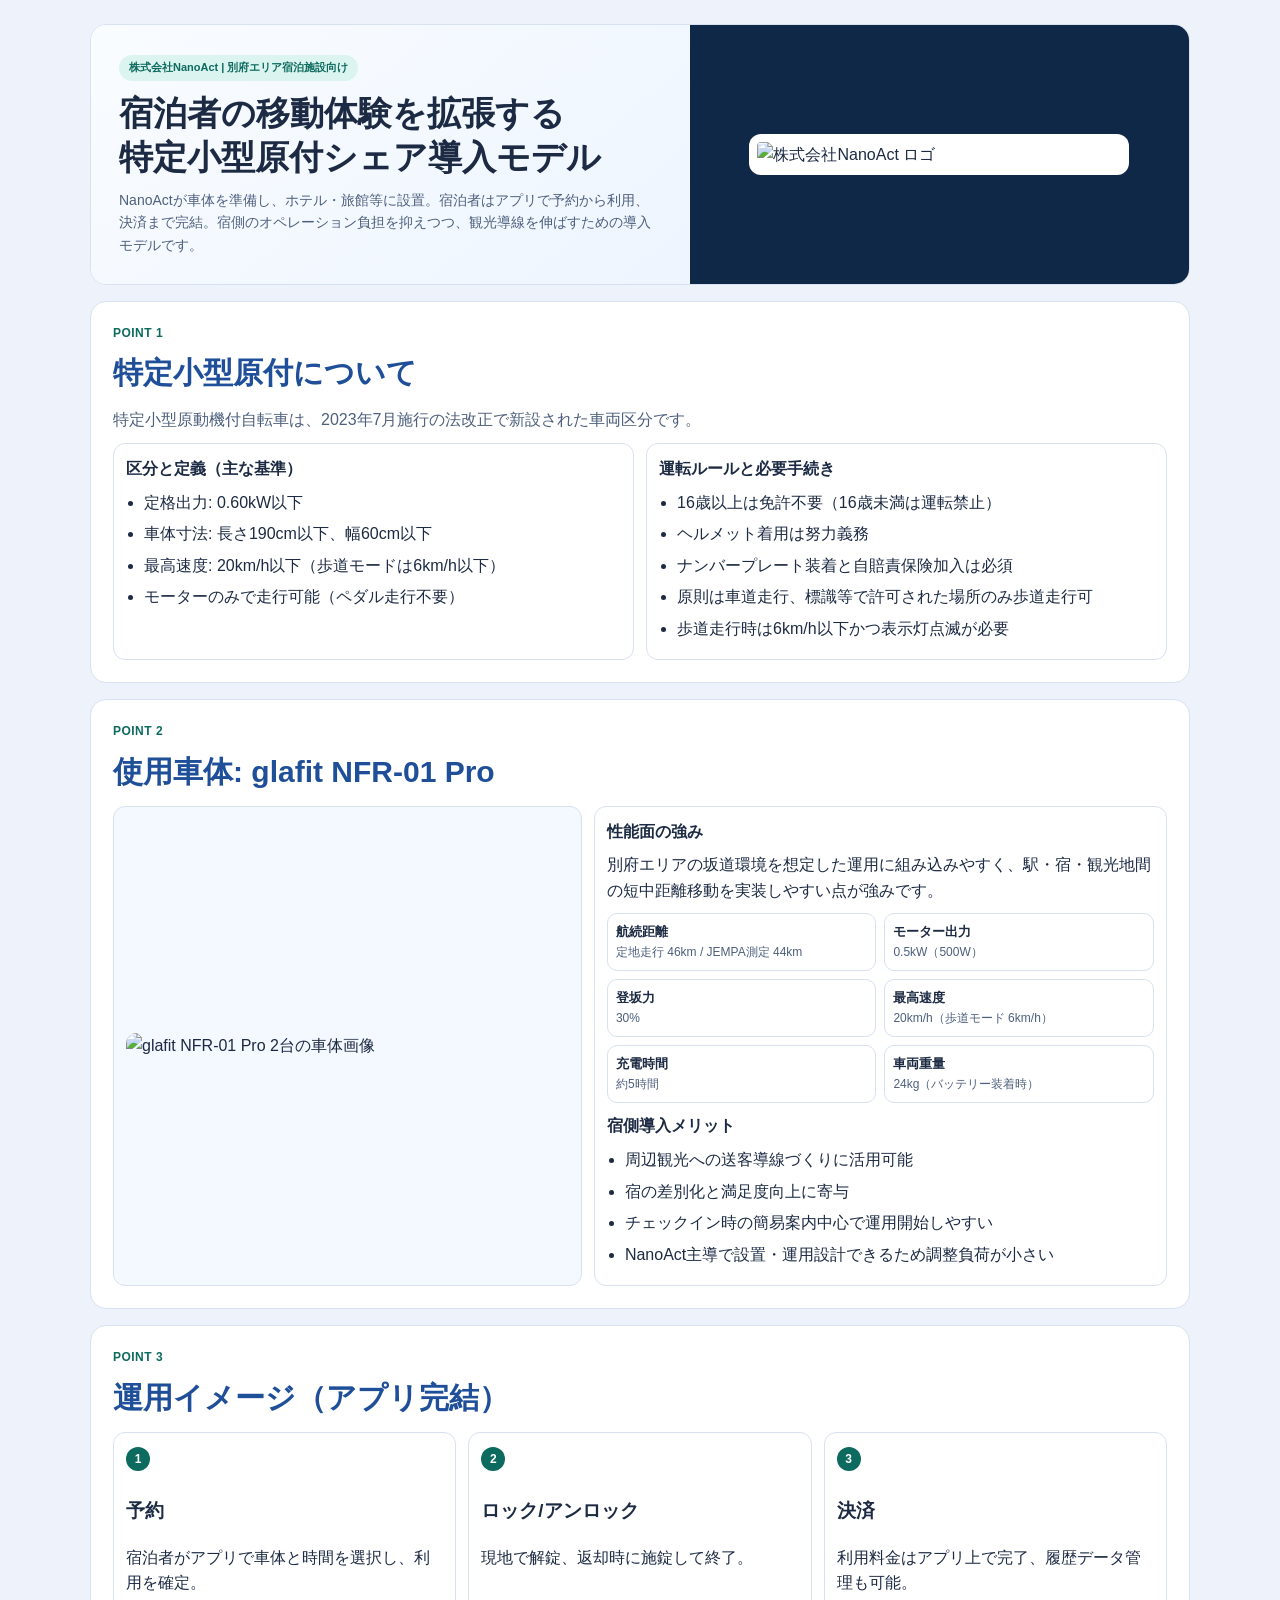
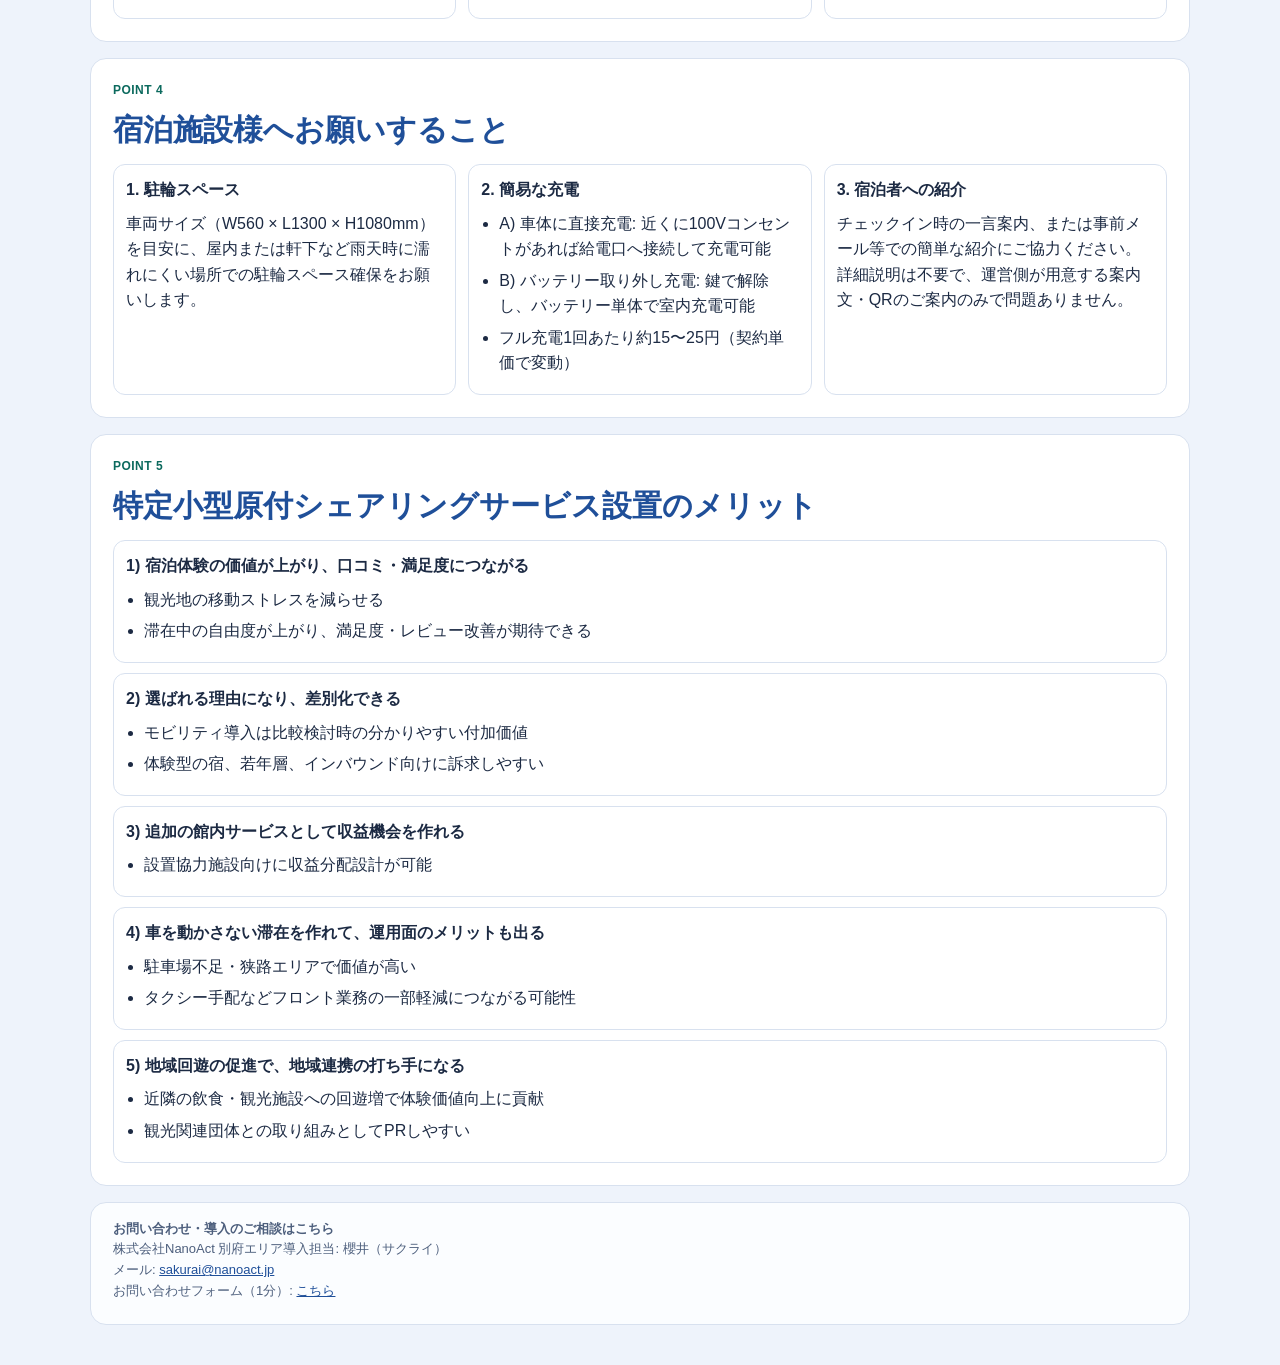
==== index.html @ 9bf580b0 "Add HUV landing page" ====
<!doctype html>
<html lang="ja">
<head>
  <meta charset="utf-8" />
  <meta name="viewport" content="width=device-width, initial-scale=1" />
  <title>NanoAct | 別府向け特定小型原付シェア導入案内</title>
  <style>
    :root {
      --bg: #eef3fb;
      --card: #ffffff;
      --line: #d8e1ef;
      --text: #1c2a43;
      --muted: #4d5f7d;
      --brand: #0c6a5e;
      --accent: #1f4f99;
    }
    * { box-sizing: border-box; }
    body {
      margin: 0;
      background: radial-gradient(900px 300px at 90% -10%, #d8f2ed 0%, transparent 70%), var(--bg);
      color: var(--text);
      font-family: "Hiragino Sans", "Yu Gothic", "Noto Sans JP", sans-serif;
      line-height: 1.6;
    }
    .wrap {
      width: min(1100px, 94vw);
      margin: 24px auto 40px;
      display: grid;
      gap: 16px;
    }
    .panel {
      background: var(--card);
      border: 1px solid var(--line);
      border-radius: 16px;
      overflow: hidden;
    }
    .hero {
      display: grid;
      grid-template-columns: 1.2fr 1fr;
    }
    .hero-copy {
      padding: 28px;
      background: linear-gradient(140deg, #f9fcff 0%, #eef5ff 100%);
    }
    .badge {
      display: inline-block;
      padding: 4px 10px;
      border-radius: 999px;
      background: #dbf4ef;
      color: var(--brand);
      font-size: 11px;
      font-weight: 700;
      margin-bottom: 10px;
    }
    h1 {
      margin: 0 0 10px;
      font-size: clamp(24px, 3.3vw, 34px);
      line-height: 1.3;
    }
    .hero-copy p { margin: 0; color: var(--muted); font-size: 14px; }
    .hero-logo {
      background: #102847;
      display: grid;
      place-items: center;
      padding: 20px;
    }
    .hero-logo img {
      width: min(100%, 380px);
      background: #fff;
      border-radius: 12px;
      padding: 8px;
    }
    .section { padding: 22px; }
    .kicker {
      margin: 0 0 6px;
      color: var(--brand);
      font-size: 12px;
      font-weight: 700;
      letter-spacing: 0.04em;
    }
    h2 {
      margin: 0 0 10px;
      font-size: 30px;
      color: var(--accent);
    }
    p { margin: 0 0 10px; }
    .grid2, .grid3 {
      display: grid;
      gap: 12px;
    }
    .grid2 { grid-template-columns: repeat(2, minmax(0, 1fr)); }
    .grid3 { grid-template-columns: repeat(3, minmax(0, 1fr)); }
    .card {
      border: 1px solid var(--line);
      border-radius: 12px;
      padding: 12px;
      background: #fff;
    }
    .card h3 { margin: 0 0 8px; font-size: 16px; }
    .muted { color: var(--muted); }
    .list { margin: 0; padding-left: 18px; }
    .list li { margin: 0 0 6px; }
    .feature {
      display: grid;
      grid-template-columns: 0.9fr 1.1fr;
      gap: 12px;
    }
    .image-box {
      border: 1px solid var(--line);
      border-radius: 12px;
      background: #f4f8ff;
      display: grid;
      place-items: center;
      padding: 12px;
      min-height: 320px;
    }
    .image-box img {
      width: 100%;
      max-width: 460px;
      height: auto;
      object-fit: contain;
      border-radius: 10px;
    }
    .specs {
      display: grid;
      grid-template-columns: repeat(2, minmax(0, 1fr));
      gap: 8px;
      margin: 10px 0;
    }
    .spec {
      border: 1px solid var(--line);
      border-radius: 10px;
      padding: 8px;
      background: #fff;
      font-size: 12px;
      color: var(--muted);
    }
    .spec strong { display: block; color: var(--text); font-size: 13px; }
    .steps { display: grid; grid-template-columns: repeat(3, minmax(0, 1fr)); gap: 12px; }
    .step {
      border: 1px solid var(--line);
      border-radius: 12px;
      padding: 12px;
      background: #fff;
    }
    .num {
      width: 24px; height: 24px; border-radius: 50%;
      display: inline-grid; place-items: center;
      color: #fff; background: var(--brand); font-size: 12px; font-weight: 700;
      margin-bottom: 6px;
    }
    .benefit-list { display: grid; gap: 10px; }
    .benefit-item {
      border: 1px solid var(--line);
      border-radius: 12px;
      padding: 12px;
      background: #fff;
    }
    .benefit-item h3 { margin: 0 0 8px; font-size: 16px; }
    .footer {
      padding: 16px 22px 22px;
      border-top: 1px solid var(--line);
      color: var(--muted);
      font-size: 13px;
      background: #fbfdff;
    }
    .footer a { color: var(--accent); }
    @media (max-width: 920px) {
      .hero, .grid2, .grid3, .feature, .steps, .specs { grid-template-columns: 1fr; }
    }
  </style>
</head>
<body>
  <main class="wrap">
    <section class="panel hero">
      <div class="hero-copy">
        <span class="badge">株式会社NanoAct | 別府エリア宿泊施設向け</span>
        <h1>宿泊者の移動体験を拡張する<br>特定小型原付シェア導入モデル</h1>
        <p>NanoActが車体を準備し、ホテル・旅館等に設置。宿泊者はアプリで予約から利用、決済まで完結。宿側のオペレーション負担を抑えつつ、観光導線を伸ばすための導入モデルです。</p>
      </div>
      <div class="hero-logo">
        <img src="./images/nanoact-logo.jpg" alt="株式会社NanoAct ロゴ" />
      </div>
    </section>

    <section class="panel section">
      <p class="kicker">POINT 1</p>
      <h2>特定小型原付について</h2>
      <p class="muted">特定小型原動機付自転車は、2023年7月施行の法改正で新設された車両区分です。</p>
      <div class="grid2">
        <article class="card">
          <h3>区分と定義（主な基準）</h3>
          <ul class="list">
            <li>定格出力: 0.60kW以下</li>
            <li>車体寸法: 長さ190cm以下、幅60cm以下</li>
            <li>最高速度: 20km/h以下（歩道モードは6km/h以下）</li>
            <li>モーターのみで走行可能（ペダル走行不要）</li>
          </ul>
        </article>
        <article class="card">
          <h3>運転ルールと必要手続き</h3>
          <ul class="list">
            <li>16歳以上は免許不要（16歳未満は運転禁止）</li>
            <li>ヘルメット着用は努力義務</li>
            <li>ナンバープレート装着と自賠責保険加入は必須</li>
            <li>原則は車道走行、標識等で許可された場所のみ歩道走行可</li>
            <li>歩道走行時は6km/h以下かつ表示灯点滅が必要</li>
          </ul>
        </article>
      </div>
    </section>

    <section class="panel section">
      <p class="kicker">POINT 2</p>
      <h2>使用車体: glafit NFR-01 Pro</h2>
      <div class="feature">
        <div class="image-box">
          <img src="./images/glafit-bikes.png" alt="glafit NFR-01 Pro 2台の車体画像" />
        </div>
        <div class="card">
          <h3>性能面の強み</h3>
          <p>別府エリアの坂道環境を想定した運用に組み込みやすく、駅・宿・観光地間の短中距離移動を実装しやすい点が強みです。</p>
          <div class="specs">
            <div class="spec"><strong>航続距離</strong>定地走行 46km / JEMPA測定 44km</div>
            <div class="spec"><strong>モーター出力</strong>0.5kW（500W）</div>
            <div class="spec"><strong>登坂力</strong>30%</div>
            <div class="spec"><strong>最高速度</strong>20km/h（歩道モード 6km/h）</div>
            <div class="spec"><strong>充電時間</strong>約5時間</div>
            <div class="spec"><strong>車両重量</strong>24kg（バッテリー装着時）</div>
          </div>
          <h3>宿側導入メリット</h3>
          <ul class="list">
            <li>周辺観光への送客導線づくりに活用可能</li>
            <li>宿の差別化と満足度向上に寄与</li>
            <li>チェックイン時の簡易案内中心で運用開始しやすい</li>
            <li>NanoAct主導で設置・運用設計できるため調整負荷が小さい</li>
          </ul>
        </div>
      </div>
    </section>

    <section class="panel section">
      <p class="kicker">POINT 3</p>
      <h2>運用イメージ（アプリ完結）</h2>
      <div class="steps">
        <article class="step"><span class="num">1</span><h3>予約</h3><p>宿泊者がアプリで車体と時間を選択し、利用を確定。</p></article>
        <article class="step"><span class="num">2</span><h3>ロック/アンロック</h3><p>現地で解錠、返却時に施錠して終了。</p></article>
        <article class="step"><span class="num">3</span><h3>決済</h3><p>利用料金はアプリ上で完了、履歴データ管理も可能。</p></article>
      </div>
    </section>

    <section class="panel section">
      <p class="kicker">POINT 4</p>
      <h2>宿泊施設様へお願いすること</h2>
      <div class="grid3">
        <article class="card">
          <h3>1. 駐輪スペース</h3>
          <p>車両サイズ（W560 × L1300 × H1080mm）を目安に、屋内または軒下など雨天時に濡れにくい場所での駐輪スペース確保をお願いします。</p>
        </article>
        <article class="card">
          <h3>2. 簡易な充電</h3>
          <ul class="list">
            <li>A) 車体に直接充電: 近くに100Vコンセントがあれば給電口へ接続して充電可能</li>
            <li>B) バッテリー取り外し充電: 鍵で解除し、バッテリー単体で室内充電可能</li>
            <li>フル充電1回あたり約15〜25円（契約単価で変動）</li>
          </ul>
        </article>
        <article class="card">
          <h3>3. 宿泊者への紹介</h3>
          <p>チェックイン時の一言案内、または事前メール等での簡単な紹介にご協力ください。詳細説明は不要で、運営側が用意する案内文・QRのご案内のみで問題ありません。</p>
        </article>
      </div>
    </section>

    <section class="panel section">
      <p class="kicker">POINT 5</p>
      <h2>特定小型原付シェアリングサービス設置のメリット</h2>
      <div class="benefit-list">
        <article class="benefit-item">
          <h3>1) 宿泊体験の価値が上がり、口コミ・満足度につながる</h3>
          <ul class="list">
            <li>観光地の移動ストレスを減らせる</li>
            <li>滞在中の自由度が上がり、満足度・レビュー改善が期待できる</li>
          </ul>
        </article>
        <article class="benefit-item">
          <h3>2) 選ばれる理由になり、差別化できる</h3>
          <ul class="list">
            <li>モビリティ導入は比較検討時の分かりやすい付加価値</li>
            <li>体験型の宿、若年層、インバウンド向けに訴求しやすい</li>
          </ul>
        </article>
        <article class="benefit-item">
          <h3>3) 追加の館内サービスとして収益機会を作れる</h3>
          <ul class="list"><li>設置協力施設向けに収益分配設計が可能</li></ul>
        </article>
        <article class="benefit-item">
          <h3>4) 車を動かさない滞在を作れて、運用面のメリットも出る</h3>
          <ul class="list">
            <li>駐車場不足・狭路エリアで価値が高い</li>
            <li>タクシー手配などフロント業務の一部軽減につながる可能性</li>
          </ul>
        </article>
        <article class="benefit-item">
          <h3>5) 地域回遊の促進で、地域連携の打ち手になる</h3>
          <ul class="list">
            <li>近隣の飲食・観光施設への回遊増で体験価値向上に貢献</li>
            <li>観光関連団体との取り組みとしてPRしやすい</li>
          </ul>
        </article>
      </div>
    </section>

    <section class="panel footer">
      <strong>お問い合わせ・導入のご相談はこちら</strong><br>
      株式会社NanoAct 別府エリア導入担当: 櫻井（サクライ）<br>
      メール: <a href="mailto:sakurai@nanoact.jp">sakurai@nanoact.jp</a><br>
      お問い合わせフォーム（1分）:
      <a href="https://forms.office.com/Pages/ResponsePage.aspx?id=tXXefBLjeEmMcUNczENLjFiwHE9kCUhPi9AHtulHIeRUMUdSVEJWMzI0UFpCNkZER0JJOTZRQkQyTi4u" target="_blank" rel="noopener noreferrer">こちら</a>
    </section>
  </main>
</body>
</html>
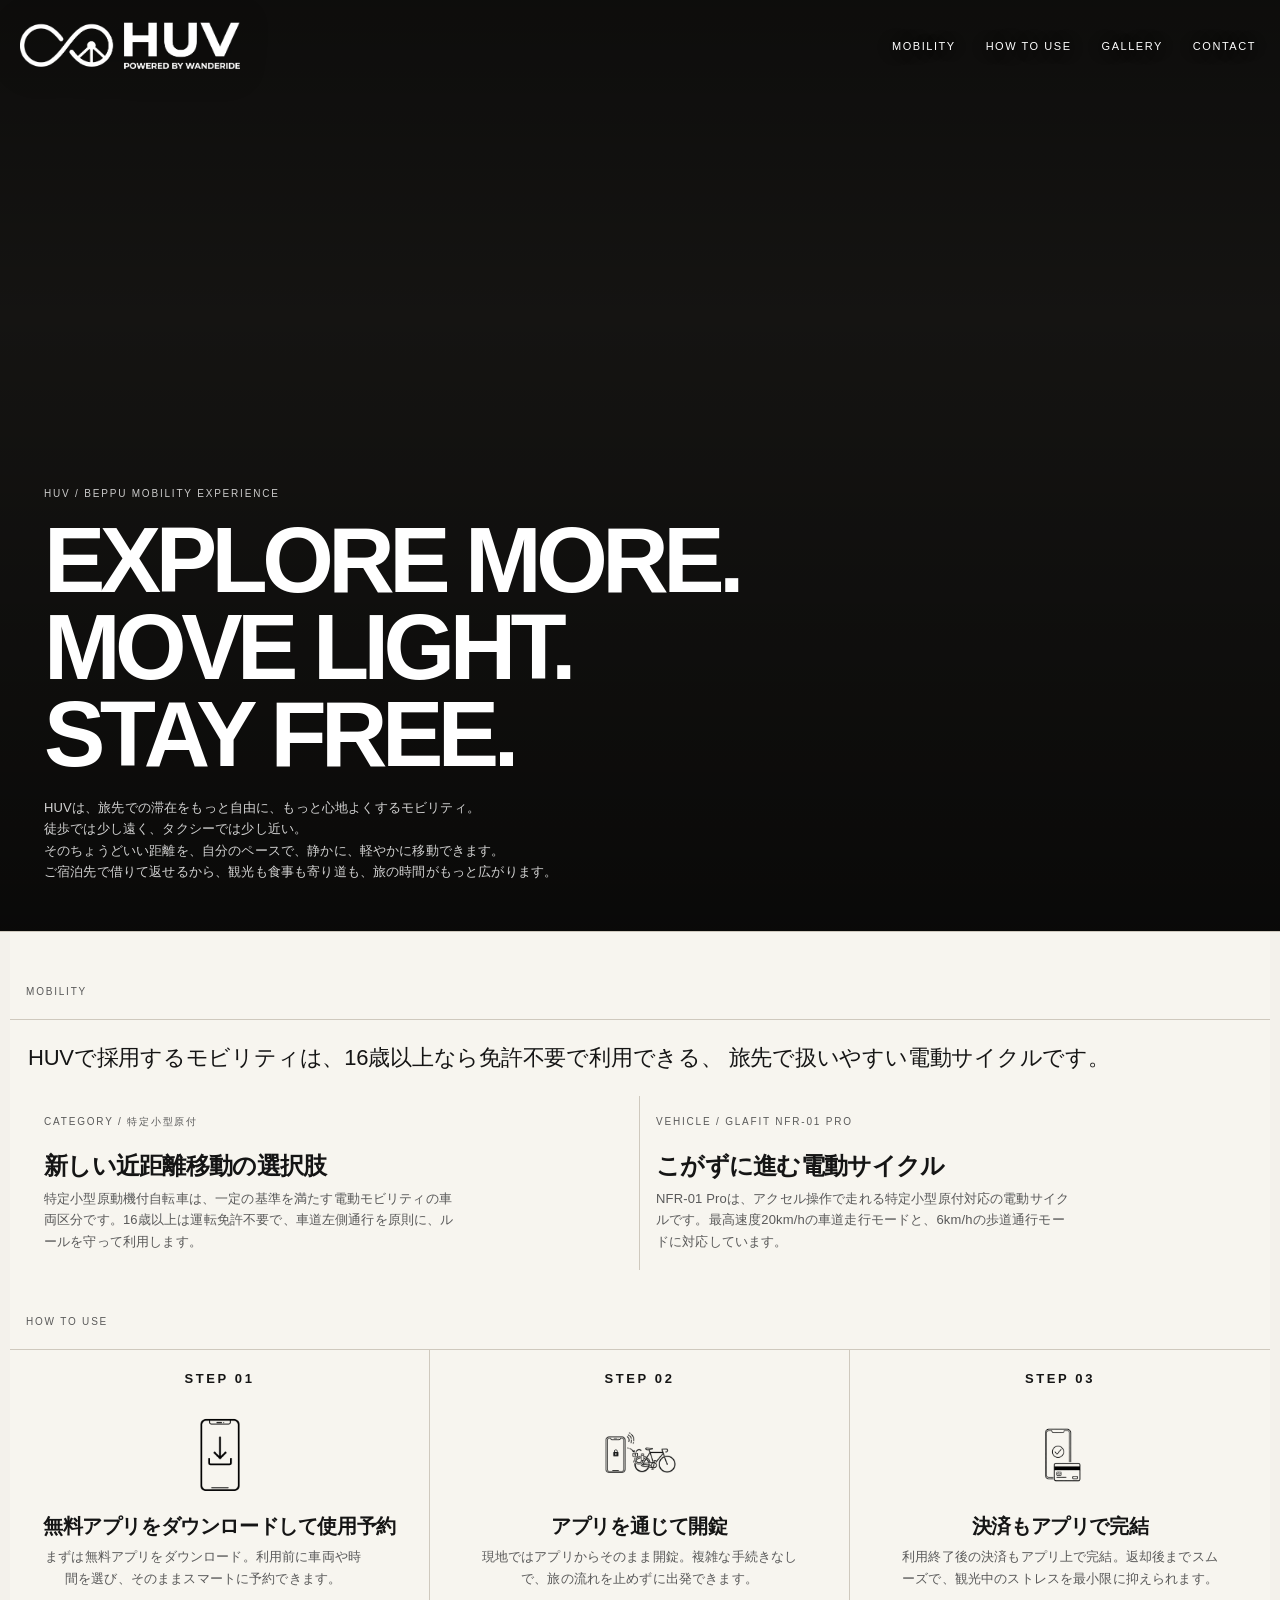
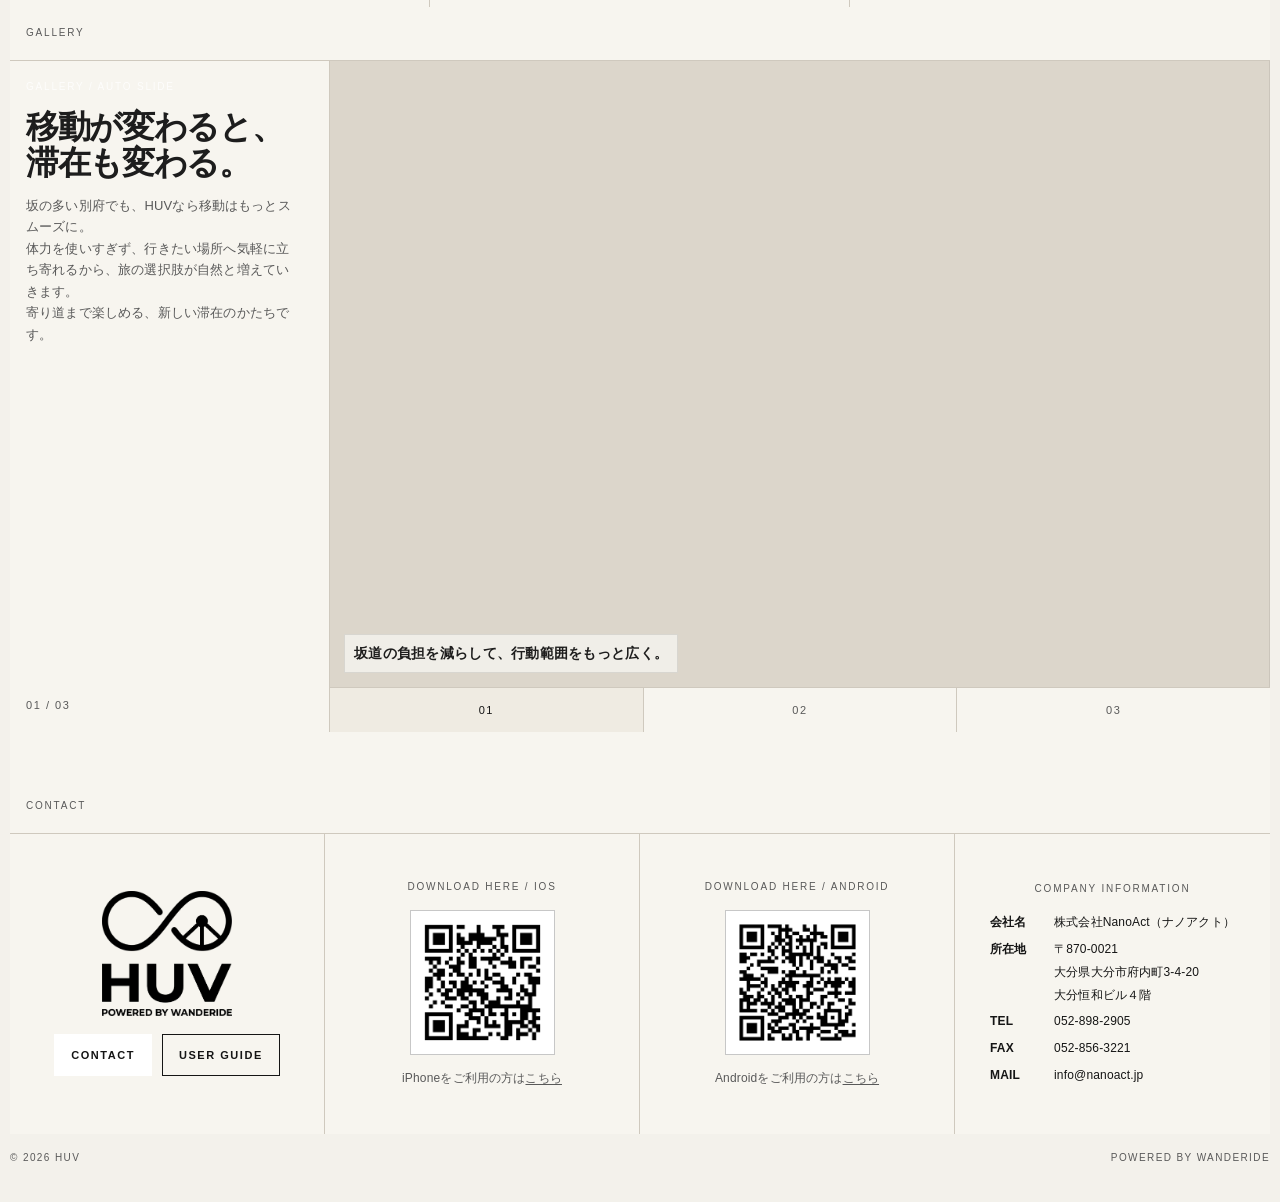
==== commit 8abbb75b: "Set HUV LP as site index" ====
--- a/index.html
+++ b/index.html
@@ -1,323 +1,1289 @@
-<!doctype html>
+<!DOCTYPE html>
 <html lang="ja">
 <head>
-  <meta charset="utf-8" />
-  <meta name="viewport" content="width=device-width, initial-scale=1" />
-  <title>NanoAct | 別府向け特定小型原付シェア導入案内</title>
+  <meta charset="UTF-8" />
+  <meta name="viewport" content="width=device-width, initial-scale=1.0" />
+  <title>HUV | 別府の移動を、もっと自由に。</title>
   <style>
-    :root {
-      --bg: #eef3fb;
-      --card: #ffffff;
-      --line: #d8e1ef;
-      --text: #1c2a43;
-      --muted: #4d5f7d;
-      --brand: #0c6a5e;
-      --accent: #1f4f99;
-    }
-    * { box-sizing: border-box; }
-    body {
-      margin: 0;
-      background: radial-gradient(900px 300px at 90% -10%, #d8f2ed 0%, transparent 70%), var(--bg);
-      color: var(--text);
-      font-family: "Hiragino Sans", "Yu Gothic", "Noto Sans JP", sans-serif;
-      line-height: 1.6;
-    }
-    .wrap {
-      width: min(1100px, 94vw);
-      margin: 24px auto 40px;
-      display: grid;
-      gap: 16px;
-    }
-    .panel {
-      background: var(--card);
-      border: 1px solid var(--line);
-      border-radius: 16px;
-      overflow: hidden;
-    }
-    .hero {
-      display: grid;
-      grid-template-columns: 1.2fr 1fr;
-    }
-    .hero-copy {
-      padding: 28px;
-      background: linear-gradient(140deg, #f9fcff 0%, #eef5ff 100%);
-    }
-    .badge {
-      display: inline-block;
-      padding: 4px 10px;
-      border-radius: 999px;
-      background: #dbf4ef;
-      color: var(--brand);
-      font-size: 11px;
-      font-weight: 700;
-      margin-bottom: 10px;
-    }
-    h1 {
-      margin: 0 0 10px;
-      font-size: clamp(24px, 3.3vw, 34px);
-      line-height: 1.3;
-    }
-    .hero-copy p { margin: 0; color: var(--muted); font-size: 14px; }
-    .hero-logo {
-      background: #102847;
-      display: grid;
-      place-items: center;
-      padding: 20px;
-    }
-    .hero-logo img {
-      width: min(100%, 380px);
-      background: #fff;
-      border-radius: 12px;
-      padding: 8px;
-    }
-    .section { padding: 22px; }
-    .kicker {
-      margin: 0 0 6px;
-      color: var(--brand);
-      font-size: 12px;
-      font-weight: 700;
-      letter-spacing: 0.04em;
-    }
-    h2 {
-      margin: 0 0 10px;
-      font-size: 30px;
-      color: var(--accent);
-    }
-    p { margin: 0 0 10px; }
-    .grid2, .grid3 {
-      display: grid;
-      gap: 12px;
-    }
-    .grid2 { grid-template-columns: repeat(2, minmax(0, 1fr)); }
-    .grid3 { grid-template-columns: repeat(3, minmax(0, 1fr)); }
-    .card {
-      border: 1px solid var(--line);
-      border-radius: 12px;
-      padding: 12px;
-      background: #fff;
-    }
-    .card h3 { margin: 0 0 8px; font-size: 16px; }
-    .muted { color: var(--muted); }
-    .list { margin: 0; padding-left: 18px; }
-    .list li { margin: 0 0 6px; }
-    .feature {
-      display: grid;
-      grid-template-columns: 0.9fr 1.1fr;
-      gap: 12px;
-    }
-    .image-box {
-      border: 1px solid var(--line);
-      border-radius: 12px;
-      background: #f4f8ff;
-      display: grid;
-      place-items: center;
-      padding: 12px;
-      min-height: 320px;
-    }
-    .image-box img {
-      width: 100%;
-      max-width: 460px;
-      height: auto;
-      object-fit: contain;
-      border-radius: 10px;
-    }
-    .specs {
-      display: grid;
-      grid-template-columns: repeat(2, minmax(0, 1fr));
-      gap: 8px;
-      margin: 10px 0;
-    }
-    .spec {
-      border: 1px solid var(--line);
-      border-radius: 10px;
-      padding: 8px;
-      background: #fff;
-      font-size: 12px;
-      color: var(--muted);
-    }
-    .spec strong { display: block; color: var(--text); font-size: 13px; }
-    .steps { display: grid; grid-template-columns: repeat(3, minmax(0, 1fr)); gap: 12px; }
-    .step {
-      border: 1px solid var(--line);
-      border-radius: 12px;
-      padding: 12px;
-      background: #fff;
-    }
-    .num {
-      width: 24px; height: 24px; border-radius: 50%;
-      display: inline-grid; place-items: center;
-      color: #fff; background: var(--brand); font-size: 12px; font-weight: 700;
-      margin-bottom: 6px;
-    }
-    .benefit-list { display: grid; gap: 10px; }
-    .benefit-item {
-      border: 1px solid var(--line);
-      border-radius: 12px;
-      padding: 12px;
-      background: #fff;
-    }
-    .benefit-item h3 { margin: 0 0 8px; font-size: 16px; }
-    .footer {
-      padding: 16px 22px 22px;
-      border-top: 1px solid var(--line);
-      color: var(--muted);
-      font-size: 13px;
-      background: #fbfdff;
-    }
-    .footer a { color: var(--accent); }
-    @media (max-width: 920px) {
-      .hero, .grid2, .grid3, .feature, .steps, .specs { grid-template-columns: 1fr; }
+    :root{
+      --bg:#f3f1eb;
+      --paper:#f7f5ef;
+      --ink:#151515;
+      --text:#1d1d1d;
+      --sub:#595959;
+      --line:#cfc9be;
+      --line-dark:#aaa394;
+      --accent:#2b2b2b;
+      --max:1280px;
+    }
+
+    *{box-sizing:border-box}
+    html{scroll-behavior:smooth}
+    body{
+      margin:0;
+      font-family:
+        "Helvetica Neue",
+        "Arial",
+        "Hiragino Sans",
+        "Yu Gothic",
+        sans-serif;
+      background:var(--bg);
+      color:var(--text);
+      letter-spacing:.01em;
+      line-height:1.65;
+    }
+
+    img{
+      display:block;
+      width:100%;
+      max-width:100%;
+    }
+
+    a{
+      color:inherit;
+      text-decoration:none;
+    }
+
+    .wrap{
+      width:min(100% - 20px, var(--max));
+      margin:0 auto;
+    }
+
+    .site-header{
+      border-bottom:none;
+      background:transparent;
+      position:absolute;
+      top:0;
+      left:0;
+      right:0;
+      z-index:5;
+      padding:0 14px 0 10px;
+    }
+
+    .header-inner{
+      min-height:88px;
+      display:flex;
+      justify-content:space-between;
+      align-items:center;
+      gap:28px;
+      padding:12px 0;
+    }
+
+    .header-left,
+    .header-right{
+      display:flex;
+      align-items:center;
+      gap:30px;
+      font-size:11px;
+      text-transform:uppercase;
+      letter-spacing:.14em;
+      color:#fff;
+      text-shadow:0 1px 18px rgba(0,0,0,.42);
+    }
+
+    .header-left a,
+    .header-right a{
+      white-space:nowrap;
+    }
+
+    .header-right{
+      justify-content:flex-end;
+    }
+
+    .brand{
+      display:flex;
+      justify-content:flex-start;
+      align-items:center;
+      padding:10px 0;
+      margin-right:auto;
+    }
+
+    .brand img{
+      width:min(220px, 100%);
+      height:auto;
+      filter:invert(1) drop-shadow(0 1px 16px rgba(0,0,0,.32));
+    }
+
+    .page{
+      padding-bottom:18px;
+    }
+
+    .hero{
+      position:relative;
+      display:flex;
+      align-items:flex-end;
+      gap:0;
+      border-bottom:1px solid var(--line);
+      min-height:100svh;
+      overflow:hidden;
+    }
+
+    .hero-image{
+      position:absolute;
+      inset:0;
+      z-index:0;
+      min-height:0;
+      background:#171614;
+      overflow:hidden;
+      display:flex;
+      align-items:flex-end;
+      justify-content:flex-start;
+      padding:18px;
+    }
+
+    .hero-image::before{
+      content:none;
+      position:absolute;
+      top:14px;
+      left:14px;
+      z-index:2;
+      font-size:10px;
+      letter-spacing:.16em;
+      text-transform:uppercase;
+      color:rgba(255,255,255,.72);
+      background:rgba(0,0,0,.18);
+      padding:4px 8px;
+      border:1px solid rgba(255,255,255,.16);
+    }
+
+    .hero-image::after{
+      content:"";
+      position:absolute;
+      inset:0;
+      z-index:1;
+      background:linear-gradient(180deg, rgba(0,0,0,.42) 0%, rgba(0,0,0,.10) 34%, rgba(0,0,0,.58) 100%);
+      pointer-events:none;
+    }
+
+    .hero-video{
+      position:absolute;
+      inset:0;
+      width:100%;
+      height:100%;
+      object-fit:cover;
+      z-index:0;
+    }
+
+    .hero-placeholder{
+      display:none;
+      width:min(360px, 100%);
+      min-height:150px;
+      border:1px dashed rgba(255,255,255,.26);
+      background:rgba(0,0,0,.16);
+      padding:18px;
+      align-content:end;
+      gap:8px;
+    }
+
+    .hero-placeholder strong{
+      font-size:34px;
+      line-height:1.02;
+      letter-spacing:-.05em;
+      text-transform:uppercase;
+      color:#fff;
+    }
+
+    .hero-placeholder span{
+      max-width:340px;
+      font-size:12px;
+      text-transform:uppercase;
+      letter-spacing:.14em;
+      color:rgba(255,255,255,.72);
+    }
+
+    .hero-copy{
+      position:relative;
+      z-index:1;
+      display:flex;
+      flex-direction:column;
+      justify-content:space-between;
+      width:100%;
+      min-height:100svh;
+      padding:54svh 44px 36px;
+      background:transparent;
+      border-left:none;
+      backdrop-filter:none;
+    }
+
+    .eyebrow{
+      display:block;
+      font-size:10px;
+      text-transform:uppercase;
+      letter-spacing:.18em;
+      color:rgba(255,255,255,.78);
+      margin-bottom:14px;
+    }
+
+    h1{
+      margin:0;
+      font-size:clamp(42px, 7.8vw, 92px);
+      line-height:.95;
+      letter-spacing:-.06em;
+      font-weight:700;
+      text-transform:uppercase;
+      color:#fff;
+    }
+
+    .hero-desc{
+      max-width:720px;
+      margin-top:18px;
+      color:rgba(255,255,255,.82);
+      font-size:13px;
+    }
+
+    .mobile-line{
+      display:inline;
+    }
+
+    .hero-bottom{
+      display:none;
+    }
+
+    .hero-meta{
+      display:grid;
+      grid-template-columns:repeat(3,1fr);
+      gap:12px;
+    }
+
+    .meta{
+      font-size:11px;
+      text-transform:uppercase;
+      letter-spacing:.12em;
+      color:rgba(255,255,255,.74);
+    }
+
+    .meta strong{
+      display:block;
+      color:#fff;
+      font-size:12px;
+      margin-bottom:5px;
+      letter-spacing:.14em;
+    }
+
+    .btn{
+      display:inline-flex;
+      align-items:center;
+      justify-content:center;
+      min-height:42px;
+      padding:0 16px;
+      border:1px solid var(--ink);
+      background:transparent;
+      color:var(--ink);
+      font-size:11px;
+      font-weight:700;
+      letter-spacing:.14em;
+      text-transform:uppercase;
+      white-space:nowrap;
+    }
+
+    .btn-dark{
+      background:#fff;
+      color:var(--ink);
+      border-color:#fff;
+    }
+
+    .section{
+      border-bottom:none;
+      padding:0;
+      background:var(--paper);
+    }
+
+    .category-heading{
+      padding:18px 16px;
+      border-bottom:1px solid var(--line);
+      font-size:10px;
+      text-transform:uppercase;
+      letter-spacing:.18em;
+      color:var(--sub);
+    }
+
+    .category-body{
+      padding:22px 18px 26px;
+    }
+
+    .section-grid{
+      display:grid;
+      grid-template-columns:260px 1fr;
+      gap:0;
+    }
+
+    .section-label{
+      padding:18px 16px;
+      border-right:1px solid var(--line);
+      font-size:10px;
+      text-transform:uppercase;
+      letter-spacing:.18em;
+      color:var(--sub);
+    }
+
+    .section-body{
+      padding:18px 18px 20px;
+    }
+
+    .section-body.blank-space{
+      min-height:48px;
+      padding:0;
+    }
+
+    .section-grid.concept-space{
+      display:block;
+    }
+
+    .mobility-grid{
+      display:grid;
+      grid-template-columns:repeat(2, minmax(0, 1fr));
+      margin-top:22px;
+    }
+
+    .mobility-card{
+      min-height:170px;
+      padding:18px 16px;
+      border-right:1px solid var(--line);
+      display:flex;
+      flex-direction:column;
+      justify-content:space-between;
+    }
+
+    .mobility-card:last-child{
+      border-right:none;
+    }
+
+    .mobility-card .meta-label{
+      font-size:10px;
+      text-transform:uppercase;
+      letter-spacing:.18em;
+      color:var(--sub);
+    }
+
+    .mobility-card h3{
+      margin:22px 0 8px;
+      font-size:24px;
+      line-height:1.15;
+      letter-spacing:-.03em;
+      text-transform:uppercase;
+      color:var(--ink);
+    }
+
+    .mobility-card p{
+      margin:0;
+      font-size:13px;
+      color:var(--sub);
+      max-width:420px;
+    }
+
+    .section-spacer{
+      min-height:48px;
+      border-bottom:none;
+      background:var(--paper);
+    }
+
+    .intro-copy{
+      max-width:940px;
+      font-size:clamp(22px, 3vw, 36px);
+      line-height:1.25;
+      letter-spacing:-.03em;
+      color:var(--ink);
+    }
+
+    .intro-sub{
+      margin-top:14px;
+      max-width:720px;
+      font-size:13px;
+      color:var(--sub);
+    }
+
+    #mobility{
+      padding-top:34px;
+    }
+
+    #mobility .intro-copy{
+      font-size:clamp(16px, 1.8vw, 22px);
+      line-height:1.45;
+      letter-spacing:-.01em;
+      max-width:none;
+      white-space:nowrap;
+    }
+
+    .intro-mobile-line{
+      display:inline;
+    }
+
+    #howto .feature h3{
+      font-size:20px;
+      letter-spacing:-.02em;
+    }
+
+    .feature-list{
+      display:grid;
+      grid-template-columns:repeat(3,1fr);
+    }
+
+    .feature{
+      min-height:240px;
+      padding:18px 16px;
+      border-right:1px solid var(--line);
+      display:flex;
+      flex-direction:column;
+      justify-content:flex-start;
+      align-items:center;
+      text-align:center;
+      gap:14px;
+    }
+
+    .feature:last-child{
+      border-right:none;
+    }
+
+    .feature-num{
+      font-size:13px;
+      font-weight:700;
+      text-transform:uppercase;
+      letter-spacing:.2em;
+      color:var(--ink);
+    }
+
+    .feature h3{
+      margin:0 0 8px;
+      font-size:24px;
+      line-height:1.15;
+      letter-spacing:-.03em;
+      text-transform:uppercase;
+      color:var(--ink);
+    }
+
+    .feature p{
+      margin:0;
+      font-size:13px;
+      color:var(--sub);
+      max-width:320px;
+      text-align:center;
+    }
+
+    .feature-icon{
+      width:92px;
+      height:92px;
+      object-fit:contain;
+      margin-top:6px;
+    }
+
+    .gallery-grid{
+      display:grid;
+      grid-template-columns:320px 1fr;
+      gap:0;
+      min-height:520px;
+    }
+
+    .gallery-copy{
+      padding:18px 16px 18px;
+      border-right:1px solid var(--line);
+      display:flex;
+      flex-direction:column;
+      justify-content:space-between;
+    }
+
+    .gallery-copy h2{
+      margin:10px 0 14px;
+      font-size:clamp(24px, 2.6vw, 38px);
+      line-height:1.08;
+      letter-spacing:-.04em;
+      text-transform:uppercase;
+    }
+
+    .gallery-copy p{
+      margin:0 0 12px;
+      font-size:13px;
+      color:var(--sub);
+      max-width:270px;
+    }
+
+    .gallery-mobile-line{
+      display:inline;
+    }
+
+    .gallery-index{
+      font-size:11px;
+      letter-spacing:.14em;
+      text-transform:uppercase;
+      color:var(--sub);
+      margin-top:18px;
+    }
+
+    .slider{
+      position:relative;
+      overflow:hidden;
+      background:#d9d3c8;
+      aspect-ratio: 3 / 2;
+      height:auto;
+    }
+
+    .slider-track{
+      display:flex;
+      height:100%;
+      transition:transform .9s ease;
+    }
+
+    .slide{
+      position:relative;
+      flex:0 0 100%;
+      min-width:100%;
+      height:100%;
+      overflow:hidden;
+      border-right:1px solid rgba(0,0,0,.08);
+      background-color:#dcd6cb;
+      background-repeat:no-repeat;
+      background-position:center;
+      background-size:contain;
+    }
+
+    .slide::before{
+      position:absolute;
+      top:14px;
+      left:14px;
+      z-index:2;
+      font-size:10px;
+      text-transform:uppercase;
+      letter-spacing:.16em;
+      color:rgba(0,0,0,.72);
+      background:rgba(243,241,235,.88);
+      padding:4px 8px;
+      border:1px solid rgba(0,0,0,.1);
+    }
+
+    .slide::after{
+      position:absolute;
+      left:14px;
+      bottom:14px;
+      z-index:2;
+      font-size:14px;
+      font-weight:700;
+      letter-spacing:.02em;
+      color:rgba(0,0,0,.88);
+      background:rgba(243,241,235,.9);
+      padding:7px 9px;
+      border:1px solid rgba(0,0,0,.1);
+    }
+
+    .slide-placeholder{
+      width:min(340px, 100%);
+      min-height:170px;
+      border:1px dashed rgba(0,0,0,.18);
+      background:rgba(247,245,239,.76);
+      padding:16px;
+      display:grid;
+      gap:8px;
+      align-content:end;
+    }
+
+    .slide-placeholder strong{
+      font-size:24px;
+      line-height:1.05;
+      letter-spacing:-.04em;
+      text-transform:uppercase;
+      color:var(--ink);
+    }
+
+    .slide-placeholder span{
+      font-size:11px;
+      text-transform:uppercase;
+      letter-spacing:.14em;
+      color:var(--sub);
+    }
+
+    .slide.s1{
+      background-image:url("./images/gallery-slide-1.jpg");
+    }
+
+    .slide.s2{
+      background-image:url("./images/gallery-slide-2.jpg");
+    }
+
+    .slide.s3{
+      background-image:url("./images/gallery-slide-3.jpg");
+    }
+
+    .slide.s1::before{content:none}
+    .slide.s1::after{content:"坂道の負担を減らして、行動範囲をもっと広く。"}
+    .slide.s2::before{content:none}
+    .slide.s2::after{content:"寄り道まで、旅の楽しさに変わっていく。"}
+    .slide.s3::before{content:none}
+    .slide.s3::after{content:"少し先の景色にも、気軽に会いに行ける。"}
+
+    .slider-nav{
+      display:flex;
+      gap:0;
+      border-top:1px solid var(--line);
+    }
+
+    .nav-seg{
+      flex:1;
+      min-height:44px;
+      display:flex;
+      align-items:center;
+      justify-content:center;
+      border-right:1px solid var(--line);
+      font-size:11px;
+      letter-spacing:.14em;
+      text-transform:uppercase;
+      color:var(--sub);
+      background:var(--paper);
+      cursor:pointer;
+      user-select:none;
+    }
+
+    .nav-seg:last-child{
+      border-right:none;
+    }
+
+    .nav-seg.active{
+      color:var(--ink);
+      background:#efebe2;
+    }
+
+    .cta-panel{
+      display:grid;
+      grid-template-columns:repeat(4, minmax(0, 1fr));
+      gap:0;
+    }
+
+    .cta-main{
+      padding:0;
+      border-right:none;
+      display:contents;
+    }
+
+    .cta-main h2{
+      margin:0 0 12px;
+      font-size:clamp(30px, 4vw, 54px);
+      line-height:1.05;
+      letter-spacing:-.05em;
+      text-transform:uppercase;
+      color:var(--ink);
+    }
+
+    .cta-main p{
+      margin:0;
+      max-width:700px;
+      font-size:13px;
+      color:var(--sub);
+    }
+
+    .bottom-grid{
+      display:contents;
+    }
+
+    .bottom-left{
+      padding:18px 16px;
+      border-right:1px solid var(--line);
+      display:grid;
+      gap:18px;
+      align-content:center;
+      justify-items:center;
+      text-align:center;
+      min-height:300px;
+    }
+
+    .square-logo{
+      width:min(130px, 100%);
+      height:auto;
+    }
+
+    .cta-actions{
+      display:flex;
+      flex-wrap:wrap;
+      gap:10px;
+      justify-content:center;
+    }
+
+    .bottom-right{
+      display:contents;
+    }
+
+    .qr-card{
+      padding:18px 16px;
+      border-right:1px solid var(--line);
+      display:grid;
+      gap:14px;
+      align-content:center;
+      justify-items:center;
+      text-align:center;
+    }
+
+    .qr-card:last-child{
+      border-right:1px solid var(--line);
+    }
+
+    .qr-label{
+      font-size:10px;
+      text-transform:uppercase;
+      letter-spacing:.18em;
+      color:var(--sub);
+    }
+
+    .qr-box{
+      aspect-ratio:1 / 1;
+      width:min(145px, 100%);
+      border:1px dashed rgba(0,0,0,.22);
+      background:
+        linear-gradient(135deg, rgba(0,0,0,.02), rgba(0,0,0,.02)),
+        repeating-linear-gradient(0deg, #f5f2ec, #f5f2ec 12px, #f1eee8 12px, #f1eee8 24px);
+      display:grid;
+      place-items:center;
+      font-size:11px;
+      letter-spacing:.16em;
+      text-transform:uppercase;
+      color:var(--sub);
+      text-align:center;
+      padding:16px;
+    }
+
+    .qr-box.has-image{
+      padding:10px;
+      background:#fff;
+      border-style:solid;
+    }
+
+    .qr-box img{
+      width:100%;
+      height:100%;
+      object-fit:contain;
+    }
+
+    .qr-card p{
+      margin:0;
+      font-size:12px;
+      color:var(--sub);
+      max-width:220px;
+    }
+
+    .qr-card p a{
+      text-decoration:underline;
+      text-underline-offset:2px;
+    }
+
+    .cta-side{
+      padding:18px 16px;
+      display:grid;
+      align-content:center;
+      justify-items:center;
+      gap:14px;
+      min-height:300px;
+      text-align:center;
+    }
+
+    .cta-side .label{
+      font-size:10px;
+      text-transform:uppercase;
+      letter-spacing:.18em;
+      color:var(--sub);
+    }
+
+    .info{
+      margin-top:0;
+      font-size:12px;
+      line-height:1.9;
+      color:var(--ink);
+      display:grid;
+      gap:4px;
+      justify-items:center;
+      width:max-content;
+      max-width:100%;
+    }
+
+    .info strong{
+      display:inline-block;
+      min-width:84px;
+      font-weight:700;
+    }
+
+    .info-row{
+      display:grid;
+      grid-template-columns:54px minmax(0, auto);
+      gap:10px;
+      align-items:start;
+      justify-content:start;
+      text-align:left;
+      width:100%;
+    }
+
+    .info-row strong{
+      min-width:0;
+    }
+
+    .footer{
+      min-height:50px;
+      display:flex;
+      align-items:center;
+      justify-content:space-between;
+      gap:12px;
+      font-size:10px;
+      text-transform:uppercase;
+      letter-spacing:.14em;
+      color:var(--sub);
+    }
+
+    @media (max-width: 980px){
+      .hero,
+      .gallery-grid,
+      .cta-panel,
+      .section-grid,
+      .bottom-grid,
+      .bottom-right{
+        grid-template-columns:1fr;
+      }
+
+      .gallery-copy,
+      .hero-image,
+      .cta-main,
+      .bottom-left,
+      .qr-card{
+        border-right:none;
+      }
+
+      .gallery-copy,
+      .cta-side,
+      .bottom-left,
+      .qr-card{
+        border-bottom:1px solid var(--line);
+      }
+
+      .hero-image{
+        min-height:0;
+      }
+
+      .hero-copy{
+        min-height:100svh;
+        padding:40svh 24px 28px;
+      }
+
+      .feature-list{
+        grid-template-columns:1fr;
+      }
+
+      .mobility-grid{
+        grid-template-columns:1fr;
+      }
+
+      .mobility-card{
+        border-right:none;
+        border-bottom:1px solid var(--line);
+      }
+
+      .mobility-card:last-child{
+        border-bottom:none;
+      }
+
+      .feature{
+        border-right:none;
+        border-bottom:1px solid var(--line);
+      }
+
+      #mobility .intro-copy{
+        white-space:normal;
+      }
+
+      .feature:last-child{
+        border-bottom:none;
+      }
+
+      .hero-bottom{
+        grid-template-columns:1fr;
+      }
+
+      .hero-meta{
+        grid-template-columns:1fr;
+      }
+    }
+
+    @media (max-width: 640px){
+      .wrap{
+        width:min(100% - 12px, var(--max));
+      }
+
+      .site-header{
+        padding:0 10px 0 8px;
+      }
+
+      .header-inner{
+        flex-direction:row;
+        align-items:center;
+        gap:12px;
+        min-height:64px;
+        padding:8px 0;
+      }
+
+      .brand{
+        padding-top:6px;
+        margin-right:auto;
+      }
+
+      .brand img{
+        width:min(128px, 100%);
+      }
+
+      .header-right{
+        gap:7px;
+        font-size:8px;
+        margin-left:auto;
+      }
+
+      .header-left{
+        display:none;
+      }
+
+      .hero{
+        min-height:240px;
+        height:min(72vw, 320px);
+        aspect-ratio:auto;
+      }
+
+      h1{
+        font-size:clamp(18px, 5.8vw, 26px);
+        line-height:1;
+      }
+
+      .hero-copy{
+        position:absolute;
+        inset:0;
+        min-height:0;
+        padding:96px 16px 12px;
+        justify-content:flex-end;
+      }
+
+      .hero-desc{
+        max-width:72%;
+        font-size:8px;
+        line-height:1.32;
+        margin-top:8px;
+      }
+
+      .hero-desc .mobile-line{
+        display:block;
+        white-space:nowrap;
+        margin:0;
+      }
+
+      .hero-desc br{
+        display:none;
+      }
+
+      .eyebrow{
+        font-size:7px;
+        margin-bottom:6px;
+      }
+
+      #mobility .intro-copy{
+        font-size:11px;
+        line-height:1.5;
+        white-space:normal;
+      }
+
+      #mobility .intro-copy .intro-mobile-line{
+        display:block;
+        white-space:nowrap;
+      }
+
+      .gallery-copy p{
+        max-width:100%;
+        font-size:12px;
+        line-height:1.36;
+      }
+
+      .gallery-copy p .gallery-mobile-line{
+        display:block;
+        margin:0;
+      }
+
+      .gallery-copy p br{
+        display:none;
+      }
+
+      .gallery-copy p .gallery-mobile-line.is-nowrap{
+        white-space:nowrap;
+      }
+
+      .gallery-copy p .gallery-mobile-line.is-two-line{
+        max-width:none;
+      }
+
+      .slider,
+      .slide{
+        height:auto;
+      }
+
+      .btn{
+        width:100%;
+      }
+
+      .cta-actions{
+        flex-direction:column;
+      }
+
+      .square-logo{
+        width:min(96px, 100%);
+      }
+
+      .qr-box{
+        width:min(118px, 100%);
+      }
     }
   </style>
 </head>
 <body>
-  <main class="wrap">
-    <section class="panel hero">
+  <header class="site-header">
+    <div class="wrap header-inner">
+      <div class="brand">
+        <img src="./images/huv-logo-horizontal-trimmed.png" alt="HUV ロゴ" />
+      </div>
+      <div class="header-right">
+        <a href="#mobility">Mobility</a>
+        <a href="#howto">How To Use</a>
+        <a href="#gallery">Gallery</a>
+        <a href="#contact">Contact</a>
+      </div>
+    </div>
+  </header>
+
+  <main class="page">
+    <section class="hero">
+      <div class="hero-image">
+        <video class="hero-video" autoplay muted loop playsinline preload="auto">
+          <source src="./images/hero-video.mp4" type="video/mp4" />
+        </video>
+      </div>
+
       <div class="hero-copy">
-        <span class="badge">株式会社NanoAct | 別府エリア宿泊施設向け</span>
-        <h1>宿泊者の移動体験を拡張する<br>特定小型原付シェア導入モデル</h1>
-        <p>NanoActが車体を準備し、ホテル・旅館等に設置。宿泊者はアプリで予約から利用、決済まで完結。宿側のオペレーション負担を抑えつつ、観光導線を伸ばすための導入モデルです。</p>
-      </div>
-      <div class="hero-logo">
-        <img src="./images/nanoact-logo.jpg" alt="株式会社NanoAct ロゴ" />
+        <div>
+          <span class="eyebrow">HUV / Beppu Mobility Experience</span>
+          <h1>
+            Explore More.<br />
+            Move Light.<br />
+            Stay Free.
+          </h1>
+          <p class="hero-desc">
+            <span class="mobile-line">HUVは、旅先での滞在をもっと自由に、もっと心地よくするモビリティ。</span><br />
+            <span class="mobile-line">徒歩では少し遠く、タクシーでは少し近い。</span><br />
+            <span class="mobile-line">そのちょうどいい距離を、自分のペースで、静かに、軽やかに移動できます。</span><br />
+            <span class="mobile-line">ご宿泊先で借りて返せるから、観光も食事も寄り道も、旅の時間がもっと広がります。</span>
+          </p>
+        </div>
+
+        <div class="hero-bottom">
+          <div class="hero-meta">
+            <div class="meta">
+              <strong>Area</strong>
+              Beppu / Hotel / Local Trip
+            </div>
+            <div class="meta">
+              <strong>Flow</strong>
+              Reserve / Unlock / Pay
+            </div>
+            <div class="meta">
+              <strong>Style</strong>
+              Quiet / Smart / Seamless
+            </div>
+          </div>
+
+          <a href="#contact" class="btn btn-dark">Explore</a>
+        </div>
       </div>
     </section>
 
-    <section class="panel section">
-      <p class="kicker">POINT 1</p>
-      <h2>特定小型原付について</h2>
-      <p class="muted">特定小型原動機付自転車は、2023年7月施行の法改正で新設された車両区分です。</p>
-      <div class="grid2">
-        <article class="card">
-          <h3>区分と定義（主な基準）</h3>
-          <ul class="list">
-            <li>定格出力: 0.60kW以下</li>
-            <li>車体寸法: 長さ190cm以下、幅60cm以下</li>
-            <li>最高速度: 20km/h以下（歩道モードは6km/h以下）</li>
-            <li>モーターのみで走行可能（ペダル走行不要）</li>
-          </ul>
+    <section class="section wrap" id="mobility">
+      <div class="category-heading">Mobility</div>
+      <div class="category-body">
+        <div class="intro-copy">
+          <span class="intro-mobile-line">HUVで採用するモビリティは、16歳以上なら免許不要で利用できる、</span>
+          <span class="intro-mobile-line">旅先で扱いやすい電動サイクルです。</span>
+        </div>
+        <div class="mobility-grid">
+          <article class="mobility-card">
+            <div class="meta-label">Category / 特定小型原付</div>
+            <div>
+              <h3>新しい近距離移動の選択肢</h3>
+              <p>特定小型原動機付自転車は、一定の基準を満たす電動モビリティの車両区分です。16歳以上は運転免許不要で、車道左側通行を原則に、ルールを守って利用します。</p>
+            </div>
+          </article>
+          <article class="mobility-card">
+            <div class="meta-label">Vehicle / glafit NFR-01 Pro</div>
+            <div>
+              <h3>こがずに進む電動サイクル</h3>
+              <p>NFR-01 Proは、アクセル操作で走れる特定小型原付対応の電動サイクルです。最高速度20km/hの車道走行モードと、6km/hの歩道通行モードに対応しています。</p>
+            </div>
+          </article>
+        </div>
+      </div>
+    </section>
+
+    <section class="section wrap" id="howto">
+      <div class="category-heading">How To Use</div>
+      <div class="feature-list">
+        <article class="feature">
+          <div class="feature-num">Step 01</div>
+          <img class="feature-icon" src="./images/howto-app.png" alt="アプリダウンロードのアイコン" />
+          <div>
+            <h3>無料アプリをダウンロードして使用予約</h3>
+            <p>
+              まずは無料アプリをダウンロード。利用前に車両や時間を選び、そのままスマートに予約できます。
+            </p>
+          </div>
         </article>
-        <article class="card">
-          <h3>運転ルールと必要手続き</h3>
-          <ul class="list">
-            <li>16歳以上は免許不要（16歳未満は運転禁止）</li>
-            <li>ヘルメット着用は努力義務</li>
-            <li>ナンバープレート装着と自賠責保険加入は必須</li>
-            <li>原則は車道走行、標識等で許可された場所のみ歩道走行可</li>
-            <li>歩道走行時は6km/h以下かつ表示灯点滅が必要</li>
-          </ul>
+
+        <article class="feature">
+          <div class="feature-num">Step 02</div>
+          <img class="feature-icon" src="./images/howto-unlock.png" alt="開錠のアイコン" />
+          <div>
+            <h3>アプリを通じて開錠</h3>
+            <p>
+              現地ではアプリからそのまま開錠。複雑な手続きなしで、旅の流れを止めずに出発できます。
+            </p>
+          </div>
+        </article>
+
+        <article class="feature">
+          <div class="feature-num">Step 03</div>
+          <img class="feature-icon" src="./images/howto-payment.png" alt="決済のアイコン" />
+          <div>
+            <h3>決済もアプリで完結</h3>
+            <p>
+              利用終了後の決済もアプリ上で完結。返却後までスムーズで、観光中のストレスを最小限に抑えられます。
+            </p>
+          </div>
         </article>
       </div>
     </section>
 
-    <section class="panel section">
-      <p class="kicker">POINT 2</p>
-      <h2>使用車体: glafit NFR-01 Pro</h2>
-      <div class="feature">
-        <div class="image-box">
-          <img src="./images/glafit-bikes.png" alt="glafit NFR-01 Pro 2台の車体画像" />
+    <section class="section wrap" id="gallery">
+      <div class="category-heading">Gallery</div>
+      <div class="gallery-grid">
+        <div class="gallery-copy">
+          <div>
+            <span class="eyebrow">Gallery / Auto Slide</span>
+            <h2>
+              移動が変わると、<br />滞在も変わる。
+            </h2>
+            <p>
+              <span class="gallery-mobile-line is-nowrap">坂の多い別府でも、HUVなら移動はもっとスムーズに。</span><br />
+              <span class="gallery-mobile-line is-two-line">体力を使いすぎず、行きたい場所へ気軽に立ち寄れるから、旅の選択肢が自然と増えていきます。</span><br />
+              <span class="gallery-mobile-line is-nowrap">寄り道まで楽しめる、新しい滞在のかたちです。</span>
+            </p>
+          </div>
+
+          <div class="gallery-index" id="galleryIndex">01 / 03</div>
         </div>
-        <div class="card">
-          <h3>性能面の強み</h3>
-          <p>別府エリアの坂道環境を想定した運用に組み込みやすく、駅・宿・観光地間の短中距離移動を実装しやすい点が強みです。</p>
-          <div class="specs">
-            <div class="spec"><strong>航続距離</strong>定地走行 46km / JEMPA測定 44km</div>
-            <div class="spec"><strong>モーター出力</strong>0.5kW（500W）</div>
-            <div class="spec"><strong>登坂力</strong>30%</div>
-            <div class="spec"><strong>最高速度</strong>20km/h（歩道モード 6km/h）</div>
-            <div class="spec"><strong>充電時間</strong>約5時間</div>
-            <div class="spec"><strong>車両重量</strong>24kg（バッテリー装着時）</div>
+
+        <div>
+          <div class="slider">
+            <div class="slider-track" id="sliderTrack">
+              <div class="slide s1" aria-label="HUVで街を走る利用イメージ"></div>
+              <div class="slide s2" aria-label="HUVとカフェで過ごす利用イメージ"></div>
+              <div class="slide s3" aria-label="海辺に並ぶHUV車両のイメージ"></div>
+            </div>
           </div>
-          <h3>宿側導入メリット</h3>
-          <ul class="list">
-            <li>周辺観光への送客導線づくりに活用可能</li>
-            <li>宿の差別化と満足度向上に寄与</li>
-            <li>チェックイン時の簡易案内中心で運用開始しやすい</li>
-            <li>NanoAct主導で設置・運用設計できるため調整負荷が小さい</li>
-          </ul>
+
+          <div class="slider-nav">
+            <div class="nav-seg active" data-index="0">01</div>
+            <div class="nav-seg" data-index="1">02</div>
+            <div class="nav-seg" data-index="2">03</div>
+          </div>
         </div>
       </div>
     </section>
 
-    <section class="panel section">
-      <p class="kicker">POINT 3</p>
-      <h2>運用イメージ（アプリ完結）</h2>
-      <div class="steps">
-        <article class="step"><span class="num">1</span><h3>予約</h3><p>宿泊者がアプリで車体と時間を選択し、利用を確定。</p></article>
-        <article class="step"><span class="num">2</span><h3>ロック/アンロック</h3><p>現地で解錠、返却時に施錠して終了。</p></article>
-        <article class="step"><span class="num">3</span><h3>決済</h3><p>利用料金はアプリ上で完了、履歴データ管理も可能。</p></article>
+    <div class="section-spacer wrap" aria-hidden="true"></div>
+
+    <section class="section wrap" id="contact">
+      <div class="category-heading">Contact</div>
+      <div class="cta-panel">
+        <div class="cta-main">
+          <div class="bottom-grid">
+            <div class="bottom-left">
+              <img class="square-logo" src="./images/huv-logo-square-trimmed.png" alt="HUV 正方形ロゴ" />
+              <div class="cta-actions">
+                <a href="https://forms.office.com/Pages/ResponsePage.aspx?id=tXXefBLjeEmMcUNczENLjFiwHE9kCUhPi9AHtulHIeRURFgySlZEM05XRko0MTFQUkUzUzdZNUwxWi4u" target="_blank" rel="noopener noreferrer" class="btn btn-dark">Contact</a>
+                <a href="https://ysakurai390.github.io/HUV_user-guide/" target="_blank" rel="noopener noreferrer" class="btn">User Guide</a>
+              </div>
+            </div>
+
+            <div class="bottom-right">
+              <div class="qr-card">
+                <div class="qr-label">Download Here / iOS</div>
+                <div class="qr-box has-image"><img src="./images/glafit-ios-qr.png" alt="iOSアプリダウンロード用QRコード" /></div>
+                <p>iPhoneをご利用の方は<a href="https://apps.apple.com/jp/app/glafit/id6480165798" target="_blank" rel="noopener noreferrer">こちら</a></p>
+              </div>
+              <div class="qr-card">
+                <div class="qr-label">Download Here / Android</div>
+                <div class="qr-box has-image"><img src="./images/glafit-google-qr.png" alt="Androidアプリダウンロード用QRコード" /></div>
+                <p>Androidをご利用の方は<a href="https://play.google.com/store/apps/details?id=com.glafit.app" target="_blank" rel="noopener noreferrer">こちら</a></p>
+              </div>
+            </div>
+          </div>
+        </div>
+
+        <aside class="cta-side">
+          <div class="label">Company Information</div>
+          <div class="info">
+            <div class="info-row"><strong>会社名</strong><span>株式会社NanoAct（ナノアクト）</span></div>
+            <div class="info-row"><strong>所在地</strong><span>〒870-0021<br />大分県大分市府内町3-4-20<br />大分恒和ビル４階</span></div>
+            <div class="info-row"><strong>TEL</strong><span>052-898-2905</span></div>
+            <div class="info-row"><strong>FAX</strong><span>052-856-3221</span></div>
+            <div class="info-row"><strong>MAIL</strong><span>info@nanoact.jp</span></div>
+          </div>
+        </aside>
       </div>
     </section>
 
-    <section class="panel section">
-      <p class="kicker">POINT 4</p>
-      <h2>宿泊施設様へお願いすること</h2>
-      <div class="grid3">
-        <article class="card">
-          <h3>1. 駐輪スペース</h3>
-          <p>車両サイズ（W560 × L1300 × H1080mm）を目安に、屋内または軒下など雨天時に濡れにくい場所での駐輪スペース確保をお願いします。</p>
-        </article>
-        <article class="card">
-          <h3>2. 簡易な充電</h3>
-          <ul class="list">
-            <li>A) 車体に直接充電: 近くに100Vコンセントがあれば給電口へ接続して充電可能</li>
-            <li>B) バッテリー取り外し充電: 鍵で解除し、バッテリー単体で室内充電可能</li>
-            <li>フル充電1回あたり約15〜25円（契約単価で変動）</li>
-          </ul>
-        </article>
-        <article class="card">
-          <h3>3. 宿泊者への紹介</h3>
-          <p>チェックイン時の一言案内、または事前メール等での簡単な紹介にご協力ください。詳細説明は不要で、運営側が用意する案内文・QRのご案内のみで問題ありません。</p>
-        </article>
-      </div>
-    </section>
-
-    <section class="panel section">
-      <p class="kicker">POINT 5</p>
-      <h2>特定小型原付シェアリングサービス設置のメリット</h2>
-      <div class="benefit-list">
-        <article class="benefit-item">
-          <h3>1) 宿泊体験の価値が上がり、口コミ・満足度につながる</h3>
-          <ul class="list">
-            <li>観光地の移動ストレスを減らせる</li>
-            <li>滞在中の自由度が上がり、満足度・レビュー改善が期待できる</li>
-          </ul>
-        </article>
-        <article class="benefit-item">
-          <h3>2) 選ばれる理由になり、差別化できる</h3>
-          <ul class="list">
-            <li>モビリティ導入は比較検討時の分かりやすい付加価値</li>
-            <li>体験型の宿、若年層、インバウンド向けに訴求しやすい</li>
-          </ul>
-        </article>
-        <article class="benefit-item">
-          <h3>3) 追加の館内サービスとして収益機会を作れる</h3>
-          <ul class="list"><li>設置協力施設向けに収益分配設計が可能</li></ul>
-        </article>
-        <article class="benefit-item">
-          <h3>4) 車を動かさない滞在を作れて、運用面のメリットも出る</h3>
-          <ul class="list">
-            <li>駐車場不足・狭路エリアで価値が高い</li>
-            <li>タクシー手配などフロント業務の一部軽減につながる可能性</li>
-          </ul>
-        </article>
-        <article class="benefit-item">
-          <h3>5) 地域回遊の促進で、地域連携の打ち手になる</h3>
-          <ul class="list">
-            <li>近隣の飲食・観光施設への回遊増で体験価値向上に貢献</li>
-            <li>観光関連団体との取り組みとしてPRしやすい</li>
-          </ul>
-        </article>
-      </div>
-    </section>
-
-    <section class="panel footer">
-      <strong>お問い合わせ・導入のご相談はこちら</strong><br>
-      株式会社NanoAct 別府エリア導入担当: 櫻井（サクライ）<br>
-      メール: <a href="mailto:sakurai@nanoact.jp">sakurai@nanoact.jp</a><br>
-      お問い合わせフォーム（1分）:
-      <a href="https://forms.office.com/Pages/ResponsePage.aspx?id=tXXefBLjeEmMcUNczENLjFiwHE9kCUhPi9AHtulHIeRUMUdSVEJWMzI0UFpCNkZER0JJOTZRQkQyTi4u" target="_blank" rel="noopener noreferrer">こちら</a>
-    </section>
+    <footer class="footer wrap">
+      <span>© 2026 HUV</span>
+      <span>Powered by Wanderide</span>
+    </footer>
   </main>
+
+  <script>
+    (function(){
+      const track = document.getElementById('sliderTrack');
+      const navs = document.querySelectorAll('.nav-seg');
+      const indexText = document.getElementById('galleryIndex');
+      const total = 3;
+      let current = 0;
+      let timer;
+
+      function render(){
+        track.style.transform = `translateX(-${current * 100}%)`;
+        navs.forEach((el, i) => {
+          el.classList.toggle('active', i === current);
+        });
+        indexText.textContent = `${String(current + 1).padStart(2, '0')} / ${String(total).padStart(2, '0')}`;
+      }
+
+      function go(index){
+        current = index;
+        render();
+      }
+
+      function next(){
+        current = (current + 1) % total;
+        render();
+      }
+
+      function start(){
+        timer = setInterval(next, 3500);
+      }
+
+      function reset(){
+        clearInterval(timer);
+        start();
+      }
+
+      navs.forEach((el) => {
+        el.addEventListener('click', () => {
+          go(Number(el.dataset.index));
+          reset();
+        });
+      });
+
+      render();
+      start();
+    })();
+  </script>
 </body>
 </html>
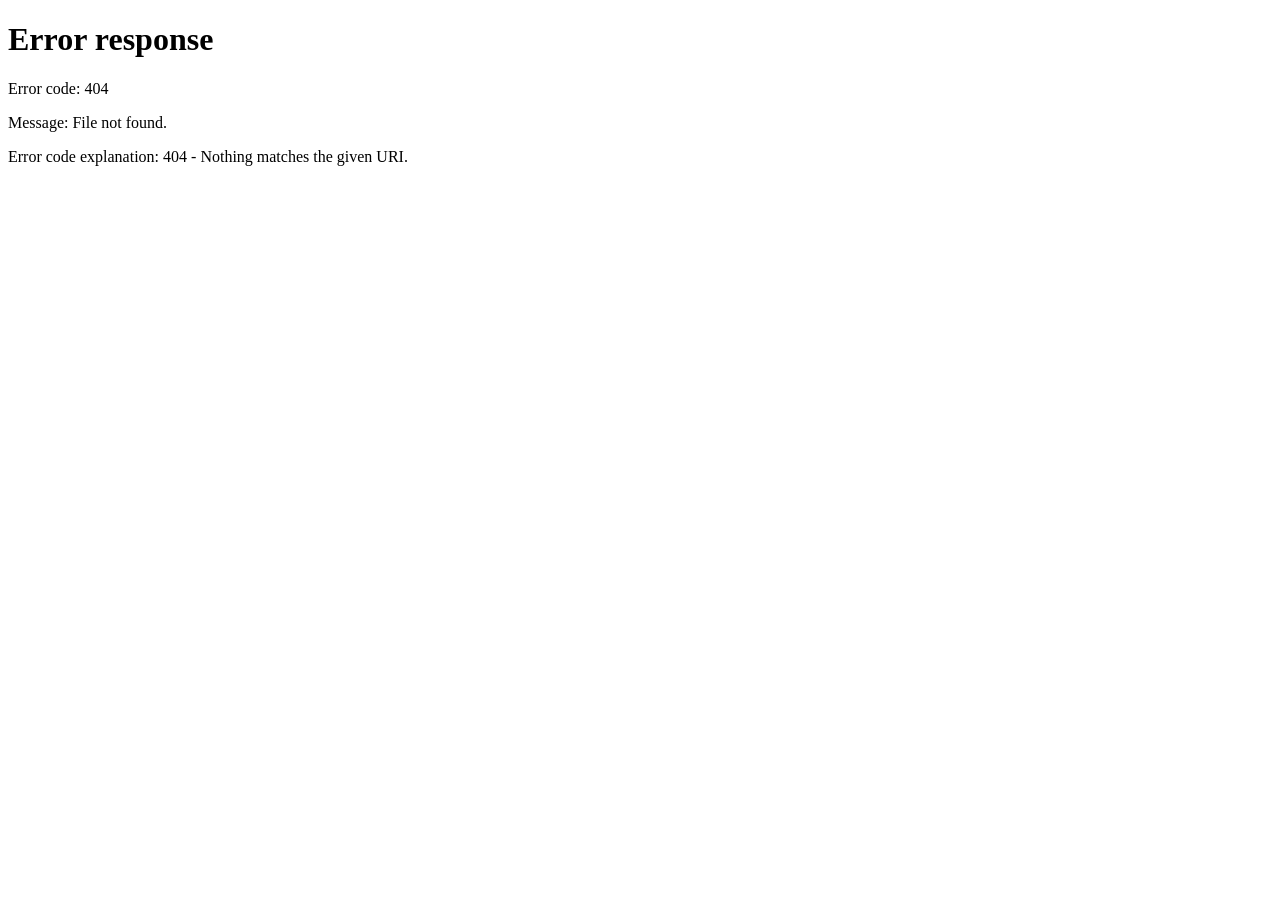
==== commit 77ba6774: "Set insurance portal as site root" ====
--- a/index.html
+++ b/index.html
@@ -3,1287 +3,98 @@
 <head>
   <meta charset="UTF-8" />
   <meta name="viewport" content="width=device-width, initial-scale=1.0" />
-  <title>HUV | 別府の移動を、もっと自由に。</title>
+  <title>HUV | 自賠責保険閲覧ポータル</title>
+  <meta http-equiv="refresh" content="0; url=./huv_insurance_portal.html" />
   <style>
     :root{
       --bg:#f3f1eb;
       --paper:#f7f5ef;
       --ink:#151515;
-      --text:#1d1d1d;
       --sub:#595959;
       --line:#cfc9be;
-      --line-dark:#aaa394;
-      --accent:#2b2b2b;
-      --max:1280px;
     }
 
     *{box-sizing:border-box}
-    html{scroll-behavior:smooth}
+
     body{
       margin:0;
+      min-height:100vh;
+      display:grid;
+      place-items:center;
+      padding:24px;
+      background:linear-gradient(180deg, #f3f1eb 0%, #ece7dd 100%);
+      color:var(--ink);
       font-family:
         "Helvetica Neue",
         "Arial",
         "Hiragino Sans",
         "Yu Gothic",
         sans-serif;
-      background:var(--bg);
-      color:var(--text);
-      letter-spacing:.01em;
-      line-height:1.65;
+    }
+
+    .card{
+      width:min(100%, 560px);
+      padding:28px;
+      border:1px solid var(--line);
+      background:var(--paper);
+      text-align:center;
     }
 
     img{
+      width:min(180px, 100%);
+      height:auto;
       display:block;
-      width:100%;
-      max-width:100%;
-    }
-
-    a{
-      color:inherit;
-      text-decoration:none;
-    }
-
-    .wrap{
-      width:min(100% - 20px, var(--max));
-      margin:0 auto;
-    }
-
-    .site-header{
-      border-bottom:none;
-      background:transparent;
-      position:absolute;
-      top:0;
-      left:0;
-      right:0;
-      z-index:5;
-      padding:0 14px 0 10px;
-    }
-
-    .header-inner{
-      min-height:88px;
-      display:flex;
-      justify-content:space-between;
-      align-items:center;
-      gap:28px;
-      padding:12px 0;
-    }
-
-    .header-left,
-    .header-right{
-      display:flex;
-      align-items:center;
-      gap:30px;
-      font-size:11px;
-      text-transform:uppercase;
-      letter-spacing:.14em;
-      color:#fff;
-      text-shadow:0 1px 18px rgba(0,0,0,.42);
-    }
-
-    .header-left a,
-    .header-right a{
-      white-space:nowrap;
-    }
-
-    .header-right{
-      justify-content:flex-end;
-    }
-
-    .brand{
-      display:flex;
-      justify-content:flex-start;
-      align-items:center;
-      padding:10px 0;
-      margin-right:auto;
-    }
-
-    .brand img{
-      width:min(220px, 100%);
-      height:auto;
-      filter:invert(1) drop-shadow(0 1px 16px rgba(0,0,0,.32));
-    }
-
-    .page{
-      padding-bottom:18px;
-    }
-
-    .hero{
-      position:relative;
-      display:flex;
-      align-items:flex-end;
-      gap:0;
-      border-bottom:1px solid var(--line);
-      min-height:100svh;
-      overflow:hidden;
-    }
-
-    .hero-image{
-      position:absolute;
-      inset:0;
-      z-index:0;
-      min-height:0;
-      background:#171614;
-      overflow:hidden;
-      display:flex;
-      align-items:flex-end;
-      justify-content:flex-start;
-      padding:18px;
-    }
-
-    .hero-image::before{
-      content:none;
-      position:absolute;
-      top:14px;
-      left:14px;
-      z-index:2;
-      font-size:10px;
-      letter-spacing:.16em;
-      text-transform:uppercase;
-      color:rgba(255,255,255,.72);
-      background:rgba(0,0,0,.18);
-      padding:4px 8px;
-      border:1px solid rgba(255,255,255,.16);
-    }
-
-    .hero-image::after{
-      content:"";
-      position:absolute;
-      inset:0;
-      z-index:1;
-      background:linear-gradient(180deg, rgba(0,0,0,.42) 0%, rgba(0,0,0,.10) 34%, rgba(0,0,0,.58) 100%);
-      pointer-events:none;
-    }
-
-    .hero-video{
-      position:absolute;
-      inset:0;
-      width:100%;
-      height:100%;
-      object-fit:cover;
-      z-index:0;
-    }
-
-    .hero-placeholder{
-      display:none;
-      width:min(360px, 100%);
-      min-height:150px;
-      border:1px dashed rgba(255,255,255,.26);
-      background:rgba(0,0,0,.16);
-      padding:18px;
-      align-content:end;
-      gap:8px;
-    }
-
-    .hero-placeholder strong{
-      font-size:34px;
-      line-height:1.02;
-      letter-spacing:-.05em;
-      text-transform:uppercase;
-      color:#fff;
-    }
-
-    .hero-placeholder span{
-      max-width:340px;
-      font-size:12px;
-      text-transform:uppercase;
-      letter-spacing:.14em;
-      color:rgba(255,255,255,.72);
-    }
-
-    .hero-copy{
-      position:relative;
-      z-index:1;
-      display:flex;
-      flex-direction:column;
-      justify-content:space-between;
-      width:100%;
-      min-height:100svh;
-      padding:54svh 44px 36px;
-      background:transparent;
-      border-left:none;
-      backdrop-filter:none;
-    }
-
-    .eyebrow{
-      display:block;
-      font-size:10px;
-      text-transform:uppercase;
-      letter-spacing:.18em;
-      color:rgba(255,255,255,.78);
-      margin-bottom:14px;
+      margin:0 auto 18px;
     }
 
     h1{
       margin:0;
-      font-size:clamp(42px, 7.8vw, 92px);
-      line-height:.95;
-      letter-spacing:-.06em;
-      font-weight:700;
+      font-size:32px;
+      line-height:1;
+      letter-spacing:-.05em;
       text-transform:uppercase;
-      color:#fff;
     }
 
-    .hero-desc{
-      max-width:720px;
-      margin-top:18px;
-      color:rgba(255,255,255,.82);
-      font-size:13px;
+    p{
+      margin:12px 0 0;
+      color:var(--sub);
+      font-size:14px;
+      line-height:1.7;
     }
 
-    .mobile-line{
-      display:inline;
-    }
-
-    .hero-bottom{
-      display:none;
-    }
-
-    .hero-meta{
-      display:grid;
-      grid-template-columns:repeat(3,1fr);
+    .actions{
+      display:flex;
       gap:12px;
-    }
-
-    .meta{
-      font-size:11px;
-      text-transform:uppercase;
-      letter-spacing:.12em;
-      color:rgba(255,255,255,.74);
-    }
-
-    .meta strong{
-      display:block;
-      color:#fff;
-      font-size:12px;
-      margin-bottom:5px;
-      letter-spacing:.14em;
+      justify-content:center;
+      flex-wrap:wrap;
+      margin-top:20px;
     }
 
     .btn{
       display:inline-flex;
       align-items:center;
       justify-content:center;
-      min-height:42px;
+      min-height:44px;
       padding:0 16px;
       border:1px solid var(--ink);
-      background:transparent;
       color:var(--ink);
+      text-decoration:none;
       font-size:11px;
       font-weight:700;
       letter-spacing:.14em;
       text-transform:uppercase;
-      white-space:nowrap;
-    }
-
-    .btn-dark{
-      background:#fff;
-      color:var(--ink);
-      border-color:#fff;
-    }
-
-    .section{
-      border-bottom:none;
-      padding:0;
-      background:var(--paper);
-    }
-
-    .category-heading{
-      padding:18px 16px;
-      border-bottom:1px solid var(--line);
-      font-size:10px;
-      text-transform:uppercase;
-      letter-spacing:.18em;
-      color:var(--sub);
-    }
-
-    .category-body{
-      padding:22px 18px 26px;
-    }
-
-    .section-grid{
-      display:grid;
-      grid-template-columns:260px 1fr;
-      gap:0;
-    }
-
-    .section-label{
-      padding:18px 16px;
-      border-right:1px solid var(--line);
-      font-size:10px;
-      text-transform:uppercase;
-      letter-spacing:.18em;
-      color:var(--sub);
-    }
-
-    .section-body{
-      padding:18px 18px 20px;
-    }
-
-    .section-body.blank-space{
-      min-height:48px;
-      padding:0;
-    }
-
-    .section-grid.concept-space{
-      display:block;
-    }
-
-    .mobility-grid{
-      display:grid;
-      grid-template-columns:repeat(2, minmax(0, 1fr));
-      margin-top:22px;
-    }
-
-    .mobility-card{
-      min-height:170px;
-      padding:18px 16px;
-      border-right:1px solid var(--line);
-      display:flex;
-      flex-direction:column;
-      justify-content:space-between;
-    }
-
-    .mobility-card:last-child{
-      border-right:none;
-    }
-
-    .mobility-card .meta-label{
-      font-size:10px;
-      text-transform:uppercase;
-      letter-spacing:.18em;
-      color:var(--sub);
-    }
-
-    .mobility-card h3{
-      margin:22px 0 8px;
-      font-size:24px;
-      line-height:1.15;
-      letter-spacing:-.03em;
-      text-transform:uppercase;
-      color:var(--ink);
-    }
-
-    .mobility-card p{
-      margin:0;
-      font-size:13px;
-      color:var(--sub);
-      max-width:420px;
-    }
-
-    .section-spacer{
-      min-height:48px;
-      border-bottom:none;
-      background:var(--paper);
-    }
-
-    .intro-copy{
-      max-width:940px;
-      font-size:clamp(22px, 3vw, 36px);
-      line-height:1.25;
-      letter-spacing:-.03em;
-      color:var(--ink);
-    }
-
-    .intro-sub{
-      margin-top:14px;
-      max-width:720px;
-      font-size:13px;
-      color:var(--sub);
-    }
-
-    #mobility{
-      padding-top:34px;
-    }
-
-    #mobility .intro-copy{
-      font-size:clamp(16px, 1.8vw, 22px);
-      line-height:1.45;
-      letter-spacing:-.01em;
-      max-width:none;
-      white-space:nowrap;
-    }
-
-    .intro-mobile-line{
-      display:inline;
-    }
-
-    #howto .feature h3{
-      font-size:20px;
-      letter-spacing:-.02em;
-    }
-
-    .feature-list{
-      display:grid;
-      grid-template-columns:repeat(3,1fr);
-    }
-
-    .feature{
-      min-height:240px;
-      padding:18px 16px;
-      border-right:1px solid var(--line);
-      display:flex;
-      flex-direction:column;
-      justify-content:flex-start;
-      align-items:center;
-      text-align:center;
-      gap:14px;
-    }
-
-    .feature:last-child{
-      border-right:none;
-    }
-
-    .feature-num{
-      font-size:13px;
-      font-weight:700;
-      text-transform:uppercase;
-      letter-spacing:.2em;
-      color:var(--ink);
-    }
-
-    .feature h3{
-      margin:0 0 8px;
-      font-size:24px;
-      line-height:1.15;
-      letter-spacing:-.03em;
-      text-transform:uppercase;
-      color:var(--ink);
-    }
-
-    .feature p{
-      margin:0;
-      font-size:13px;
-      color:var(--sub);
-      max-width:320px;
-      text-align:center;
-    }
-
-    .feature-icon{
-      width:92px;
-      height:92px;
-      object-fit:contain;
-      margin-top:6px;
-    }
-
-    .gallery-grid{
-      display:grid;
-      grid-template-columns:320px 1fr;
-      gap:0;
-      min-height:520px;
-    }
-
-    .gallery-copy{
-      padding:18px 16px 18px;
-      border-right:1px solid var(--line);
-      display:flex;
-      flex-direction:column;
-      justify-content:space-between;
-    }
-
-    .gallery-copy h2{
-      margin:10px 0 14px;
-      font-size:clamp(24px, 2.6vw, 38px);
-      line-height:1.08;
-      letter-spacing:-.04em;
-      text-transform:uppercase;
-    }
-
-    .gallery-copy p{
-      margin:0 0 12px;
-      font-size:13px;
-      color:var(--sub);
-      max-width:270px;
-    }
-
-    .gallery-mobile-line{
-      display:inline;
-    }
-
-    .gallery-index{
-      font-size:11px;
-      letter-spacing:.14em;
-      text-transform:uppercase;
-      color:var(--sub);
-      margin-top:18px;
-    }
-
-    .slider{
-      position:relative;
-      overflow:hidden;
-      background:#d9d3c8;
-      aspect-ratio: 3 / 2;
-      height:auto;
-    }
-
-    .slider-track{
-      display:flex;
-      height:100%;
-      transition:transform .9s ease;
-    }
-
-    .slide{
-      position:relative;
-      flex:0 0 100%;
-      min-width:100%;
-      height:100%;
-      overflow:hidden;
-      border-right:1px solid rgba(0,0,0,.08);
-      background-color:#dcd6cb;
-      background-repeat:no-repeat;
-      background-position:center;
-      background-size:contain;
-    }
-
-    .slide::before{
-      position:absolute;
-      top:14px;
-      left:14px;
-      z-index:2;
-      font-size:10px;
-      text-transform:uppercase;
-      letter-spacing:.16em;
-      color:rgba(0,0,0,.72);
-      background:rgba(243,241,235,.88);
-      padding:4px 8px;
-      border:1px solid rgba(0,0,0,.1);
-    }
-
-    .slide::after{
-      position:absolute;
-      left:14px;
-      bottom:14px;
-      z-index:2;
-      font-size:14px;
-      font-weight:700;
-      letter-spacing:.02em;
-      color:rgba(0,0,0,.88);
-      background:rgba(243,241,235,.9);
-      padding:7px 9px;
-      border:1px solid rgba(0,0,0,.1);
-    }
-
-    .slide-placeholder{
-      width:min(340px, 100%);
-      min-height:170px;
-      border:1px dashed rgba(0,0,0,.18);
-      background:rgba(247,245,239,.76);
-      padding:16px;
-      display:grid;
-      gap:8px;
-      align-content:end;
-    }
-
-    .slide-placeholder strong{
-      font-size:24px;
-      line-height:1.05;
-      letter-spacing:-.04em;
-      text-transform:uppercase;
-      color:var(--ink);
-    }
-
-    .slide-placeholder span{
-      font-size:11px;
-      text-transform:uppercase;
-      letter-spacing:.14em;
-      color:var(--sub);
-    }
-
-    .slide.s1{
-      background-image:url("./images/gallery-slide-1.jpg");
-    }
-
-    .slide.s2{
-      background-image:url("./images/gallery-slide-2.jpg");
-    }
-
-    .slide.s3{
-      background-image:url("./images/gallery-slide-3.jpg");
-    }
-
-    .slide.s1::before{content:none}
-    .slide.s1::after{content:"坂道の負担を減らして、行動範囲をもっと広く。"}
-    .slide.s2::before{content:none}
-    .slide.s2::after{content:"寄り道まで、旅の楽しさに変わっていく。"}
-    .slide.s3::before{content:none}
-    .slide.s3::after{content:"少し先の景色にも、気軽に会いに行ける。"}
-
-    .slider-nav{
-      display:flex;
-      gap:0;
-      border-top:1px solid var(--line);
-    }
-
-    .nav-seg{
-      flex:1;
-      min-height:44px;
-      display:flex;
-      align-items:center;
-      justify-content:center;
-      border-right:1px solid var(--line);
-      font-size:11px;
-      letter-spacing:.14em;
-      text-transform:uppercase;
-      color:var(--sub);
-      background:var(--paper);
-      cursor:pointer;
-      user-select:none;
-    }
-
-    .nav-seg:last-child{
-      border-right:none;
-    }
-
-    .nav-seg.active{
-      color:var(--ink);
-      background:#efebe2;
-    }
-
-    .cta-panel{
-      display:grid;
-      grid-template-columns:repeat(4, minmax(0, 1fr));
-      gap:0;
-    }
-
-    .cta-main{
-      padding:0;
-      border-right:none;
-      display:contents;
-    }
-
-    .cta-main h2{
-      margin:0 0 12px;
-      font-size:clamp(30px, 4vw, 54px);
-      line-height:1.05;
-      letter-spacing:-.05em;
-      text-transform:uppercase;
-      color:var(--ink);
-    }
-
-    .cta-main p{
-      margin:0;
-      max-width:700px;
-      font-size:13px;
-      color:var(--sub);
-    }
-
-    .bottom-grid{
-      display:contents;
-    }
-
-    .bottom-left{
-      padding:18px 16px;
-      border-right:1px solid var(--line);
-      display:grid;
-      gap:18px;
-      align-content:center;
-      justify-items:center;
-      text-align:center;
-      min-height:300px;
-    }
-
-    .square-logo{
-      width:min(130px, 100%);
-      height:auto;
-    }
-
-    .cta-actions{
-      display:flex;
-      flex-wrap:wrap;
-      gap:10px;
-      justify-content:center;
-    }
-
-    .bottom-right{
-      display:contents;
-    }
-
-    .qr-card{
-      padding:18px 16px;
-      border-right:1px solid var(--line);
-      display:grid;
-      gap:14px;
-      align-content:center;
-      justify-items:center;
-      text-align:center;
-    }
-
-    .qr-card:last-child{
-      border-right:1px solid var(--line);
-    }
-
-    .qr-label{
-      font-size:10px;
-      text-transform:uppercase;
-      letter-spacing:.18em;
-      color:var(--sub);
-    }
-
-    .qr-box{
-      aspect-ratio:1 / 1;
-      width:min(145px, 100%);
-      border:1px dashed rgba(0,0,0,.22);
-      background:
-        linear-gradient(135deg, rgba(0,0,0,.02), rgba(0,0,0,.02)),
-        repeating-linear-gradient(0deg, #f5f2ec, #f5f2ec 12px, #f1eee8 12px, #f1eee8 24px);
-      display:grid;
-      place-items:center;
-      font-size:11px;
-      letter-spacing:.16em;
-      text-transform:uppercase;
-      color:var(--sub);
-      text-align:center;
-      padding:16px;
-    }
-
-    .qr-box.has-image{
-      padding:10px;
-      background:#fff;
-      border-style:solid;
-    }
-
-    .qr-box img{
-      width:100%;
-      height:100%;
-      object-fit:contain;
-    }
-
-    .qr-card p{
-      margin:0;
-      font-size:12px;
-      color:var(--sub);
-      max-width:220px;
-    }
-
-    .qr-card p a{
-      text-decoration:underline;
-      text-underline-offset:2px;
-    }
-
-    .cta-side{
-      padding:18px 16px;
-      display:grid;
-      align-content:center;
-      justify-items:center;
-      gap:14px;
-      min-height:300px;
-      text-align:center;
-    }
-
-    .cta-side .label{
-      font-size:10px;
-      text-transform:uppercase;
-      letter-spacing:.18em;
-      color:var(--sub);
-    }
-
-    .info{
-      margin-top:0;
-      font-size:12px;
-      line-height:1.9;
-      color:var(--ink);
-      display:grid;
-      gap:4px;
-      justify-items:center;
-      width:max-content;
-      max-width:100%;
-    }
-
-    .info strong{
-      display:inline-block;
-      min-width:84px;
-      font-weight:700;
-    }
-
-    .info-row{
-      display:grid;
-      grid-template-columns:54px minmax(0, auto);
-      gap:10px;
-      align-items:start;
-      justify-content:start;
-      text-align:left;
-      width:100%;
-    }
-
-    .info-row strong{
-      min-width:0;
-    }
-
-    .footer{
-      min-height:50px;
-      display:flex;
-      align-items:center;
-      justify-content:space-between;
-      gap:12px;
-      font-size:10px;
-      text-transform:uppercase;
-      letter-spacing:.14em;
-      color:var(--sub);
-    }
-
-    @media (max-width: 980px){
-      .hero,
-      .gallery-grid,
-      .cta-panel,
-      .section-grid,
-      .bottom-grid,
-      .bottom-right{
-        grid-template-columns:1fr;
-      }
-
-      .gallery-copy,
-      .hero-image,
-      .cta-main,
-      .bottom-left,
-      .qr-card{
-        border-right:none;
-      }
-
-      .gallery-copy,
-      .cta-side,
-      .bottom-left,
-      .qr-card{
-        border-bottom:1px solid var(--line);
-      }
-
-      .hero-image{
-        min-height:0;
-      }
-
-      .hero-copy{
-        min-height:100svh;
-        padding:40svh 24px 28px;
-      }
-
-      .feature-list{
-        grid-template-columns:1fr;
-      }
-
-      .mobility-grid{
-        grid-template-columns:1fr;
-      }
-
-      .mobility-card{
-        border-right:none;
-        border-bottom:1px solid var(--line);
-      }
-
-      .mobility-card:last-child{
-        border-bottom:none;
-      }
-
-      .feature{
-        border-right:none;
-        border-bottom:1px solid var(--line);
-      }
-
-      #mobility .intro-copy{
-        white-space:normal;
-      }
-
-      .feature:last-child{
-        border-bottom:none;
-      }
-
-      .hero-bottom{
-        grid-template-columns:1fr;
-      }
-
-      .hero-meta{
-        grid-template-columns:1fr;
-      }
-    }
-
-    @media (max-width: 640px){
-      .wrap{
-        width:min(100% - 12px, var(--max));
-      }
-
-      .site-header{
-        padding:0 10px 0 8px;
-      }
-
-      .header-inner{
-        flex-direction:row;
-        align-items:center;
-        gap:12px;
-        min-height:64px;
-        padding:8px 0;
-      }
-
-      .brand{
-        padding-top:6px;
-        margin-right:auto;
-      }
-
-      .brand img{
-        width:min(128px, 100%);
-      }
-
-      .header-right{
-        gap:7px;
-        font-size:8px;
-        margin-left:auto;
-      }
-
-      .header-left{
-        display:none;
-      }
-
-      .hero{
-        min-height:240px;
-        height:min(72vw, 320px);
-        aspect-ratio:auto;
-      }
-
-      h1{
-        font-size:clamp(18px, 5.8vw, 26px);
-        line-height:1;
-      }
-
-      .hero-copy{
-        position:absolute;
-        inset:0;
-        min-height:0;
-        padding:96px 16px 12px;
-        justify-content:flex-end;
-      }
-
-      .hero-desc{
-        max-width:72%;
-        font-size:8px;
-        line-height:1.32;
-        margin-top:8px;
-      }
-
-      .hero-desc .mobile-line{
-        display:block;
-        white-space:nowrap;
-        margin:0;
-      }
-
-      .hero-desc br{
-        display:none;
-      }
-
-      .eyebrow{
-        font-size:7px;
-        margin-bottom:6px;
-      }
-
-      #mobility .intro-copy{
-        font-size:11px;
-        line-height:1.5;
-        white-space:normal;
-      }
-
-      #mobility .intro-copy .intro-mobile-line{
-        display:block;
-        white-space:nowrap;
-      }
-
-      .gallery-copy p{
-        max-width:100%;
-        font-size:12px;
-        line-height:1.36;
-      }
-
-      .gallery-copy p .gallery-mobile-line{
-        display:block;
-        margin:0;
-      }
-
-      .gallery-copy p br{
-        display:none;
-      }
-
-      .gallery-copy p .gallery-mobile-line.is-nowrap{
-        white-space:nowrap;
-      }
-
-      .gallery-copy p .gallery-mobile-line.is-two-line{
-        max-width:none;
-      }
-
-      .slider,
-      .slide{
-        height:auto;
-      }
-
-      .btn{
-        width:100%;
-      }
-
-      .cta-actions{
-        flex-direction:column;
-      }
-
-      .square-logo{
-        width:min(96px, 100%);
-      }
-
-      .qr-box{
-        width:min(118px, 100%);
-      }
     }
   </style>
 </head>
 <body>
-  <header class="site-header">
-    <div class="wrap header-inner">
-      <div class="brand">
-        <img src="./images/huv-logo-horizontal-trimmed.png" alt="HUV ロゴ" />
-      </div>
-      <div class="header-right">
-        <a href="#mobility">Mobility</a>
-        <a href="#howto">How To Use</a>
-        <a href="#gallery">Gallery</a>
-        <a href="#contact">Contact</a>
-      </div>
+  <main class="card">
+    <img src="./images/huv-logo-horizontal-trimmed.png" alt="HUV" />
+    <h1>Insurance Portal</h1>
+    <p>自動的に自賠責保険閲覧ポータルへ移動します。移動しない場合は下のボタンを押してください。</p>
+    <div class="actions">
+      <a class="btn" href="./huv_insurance_portal.html">保険ポータルへ</a>
+      <a class="btn" href="./huv_lp.html">HUV LPを見る</a>
     </div>
-  </header>
-
-  <main class="page">
-    <section class="hero">
-      <div class="hero-image">
-        <video class="hero-video" autoplay muted loop playsinline preload="auto">
-          <source src="./images/hero-video.mp4" type="video/mp4" />
-        </video>
-      </div>
-
-      <div class="hero-copy">
-        <div>
-          <span class="eyebrow">HUV / Beppu Mobility Experience</span>
-          <h1>
-            Explore More.<br />
-            Move Light.<br />
-            Stay Free.
-          </h1>
-          <p class="hero-desc">
-            <span class="mobile-line">HUVは、旅先での滞在をもっと自由に、もっと心地よくするモビリティ。</span><br />
-            <span class="mobile-line">徒歩では少し遠く、タクシーでは少し近い。</span><br />
-            <span class="mobile-line">そのちょうどいい距離を、自分のペースで、静かに、軽やかに移動できます。</span><br />
-            <span class="mobile-line">ご宿泊先で借りて返せるから、観光も食事も寄り道も、旅の時間がもっと広がります。</span>
-          </p>
-        </div>
-
-        <div class="hero-bottom">
-          <div class="hero-meta">
-            <div class="meta">
-              <strong>Area</strong>
-              Beppu / Hotel / Local Trip
-            </div>
-            <div class="meta">
-              <strong>Flow</strong>
-              Reserve / Unlock / Pay
-            </div>
-            <div class="meta">
-              <strong>Style</strong>
-              Quiet / Smart / Seamless
-            </div>
-          </div>
-
-          <a href="#contact" class="btn btn-dark">Explore</a>
-        </div>
-      </div>
-    </section>
-
-    <section class="section wrap" id="mobility">
-      <div class="category-heading">Mobility</div>
-      <div class="category-body">
-        <div class="intro-copy">
-          <span class="intro-mobile-line">HUVで採用するモビリティは、16歳以上なら免許不要で利用できる、</span>
-          <span class="intro-mobile-line">旅先で扱いやすい電動サイクルです。</span>
-        </div>
-        <div class="mobility-grid">
-          <article class="mobility-card">
-            <div class="meta-label">Category / 特定小型原付</div>
-            <div>
-              <h3>新しい近距離移動の選択肢</h3>
-              <p>特定小型原動機付自転車は、一定の基準を満たす電動モビリティの車両区分です。16歳以上は運転免許不要で、車道左側通行を原則に、ルールを守って利用します。</p>
-            </div>
-          </article>
-          <article class="mobility-card">
-            <div class="meta-label">Vehicle / glafit NFR-01 Pro</div>
-            <div>
-              <h3>こがずに進む電動サイクル</h3>
-              <p>NFR-01 Proは、アクセル操作で走れる特定小型原付対応の電動サイクルです。最高速度20km/hの車道走行モードと、6km/hの歩道通行モードに対応しています。</p>
-            </div>
-          </article>
-        </div>
-      </div>
-    </section>
-
-    <section class="section wrap" id="howto">
-      <div class="category-heading">How To Use</div>
-      <div class="feature-list">
-        <article class="feature">
-          <div class="feature-num">Step 01</div>
-          <img class="feature-icon" src="./images/howto-app.png" alt="アプリダウンロードのアイコン" />
-          <div>
-            <h3>無料アプリをダウンロードして使用予約</h3>
-            <p>
-              まずは無料アプリをダウンロード。利用前に車両や時間を選び、そのままスマートに予約できます。
-            </p>
-          </div>
-        </article>
-
-        <article class="feature">
-          <div class="feature-num">Step 02</div>
-          <img class="feature-icon" src="./images/howto-unlock.png" alt="開錠のアイコン" />
-          <div>
-            <h3>アプリを通じて開錠</h3>
-            <p>
-              現地ではアプリからそのまま開錠。複雑な手続きなしで、旅の流れを止めずに出発できます。
-            </p>
-          </div>
-        </article>
-
-        <article class="feature">
-          <div class="feature-num">Step 03</div>
-          <img class="feature-icon" src="./images/howto-payment.png" alt="決済のアイコン" />
-          <div>
-            <h3>決済もアプリで完結</h3>
-            <p>
-              利用終了後の決済もアプリ上で完結。返却後までスムーズで、観光中のストレスを最小限に抑えられます。
-            </p>
-          </div>
-        </article>
-      </div>
-    </section>
-
-    <section class="section wrap" id="gallery">
-      <div class="category-heading">Gallery</div>
-      <div class="gallery-grid">
-        <div class="gallery-copy">
-          <div>
-            <span class="eyebrow">Gallery / Auto Slide</span>
-            <h2>
-              移動が変わると、<br />滞在も変わる。
-            </h2>
-            <p>
-              <span class="gallery-mobile-line is-nowrap">坂の多い別府でも、HUVなら移動はもっとスムーズに。</span><br />
-              <span class="gallery-mobile-line is-two-line">体力を使いすぎず、行きたい場所へ気軽に立ち寄れるから、旅の選択肢が自然と増えていきます。</span><br />
-              <span class="gallery-mobile-line is-nowrap">寄り道まで楽しめる、新しい滞在のかたちです。</span>
-            </p>
-          </div>
-
-          <div class="gallery-index" id="galleryIndex">01 / 03</div>
-        </div>
-
-        <div>
-          <div class="slider">
-            <div class="slider-track" id="sliderTrack">
-              <div class="slide s1" aria-label="HUVで街を走る利用イメージ"></div>
-              <div class="slide s2" aria-label="HUVとカフェで過ごす利用イメージ"></div>
-              <div class="slide s3" aria-label="海辺に並ぶHUV車両のイメージ"></div>
-            </div>
-          </div>
-
-          <div class="slider-nav">
-            <div class="nav-seg active" data-index="0">01</div>
-            <div class="nav-seg" data-index="1">02</div>
-            <div class="nav-seg" data-index="2">03</div>
-          </div>
-        </div>
-      </div>
-    </section>
-
-    <div class="section-spacer wrap" aria-hidden="true"></div>
-
-    <section class="section wrap" id="contact">
-      <div class="category-heading">Contact</div>
-      <div class="cta-panel">
-        <div class="cta-main">
-          <div class="bottom-grid">
-            <div class="bottom-left">
-              <img class="square-logo" src="./images/huv-logo-square-trimmed.png" alt="HUV 正方形ロゴ" />
-              <div class="cta-actions">
-                <a href="https://forms.office.com/Pages/ResponsePage.aspx?id=tXXefBLjeEmMcUNczENLjFiwHE9kCUhPi9AHtulHIeRURFgySlZEM05XRko0MTFQUkUzUzdZNUwxWi4u" target="_blank" rel="noopener noreferrer" class="btn btn-dark">Contact</a>
-                <a href="https://ysakurai390.github.io/HUV_user-guide/" target="_blank" rel="noopener noreferrer" class="btn">User Guide</a>
-              </div>
-            </div>
-
-            <div class="bottom-right">
-              <div class="qr-card">
-                <div class="qr-label">Download Here / iOS</div>
-                <div class="qr-box has-image"><img src="./images/glafit-ios-qr.png" alt="iOSアプリダウンロード用QRコード" /></div>
-                <p>iPhoneをご利用の方は<a href="https://apps.apple.com/jp/app/glafit/id6480165798" target="_blank" rel="noopener noreferrer">こちら</a></p>
-              </div>
-              <div class="qr-card">
-                <div class="qr-label">Download Here / Android</div>
-                <div class="qr-box has-image"><img src="./images/glafit-google-qr.png" alt="Androidアプリダウンロード用QRコード" /></div>
-                <p>Androidをご利用の方は<a href="https://play.google.com/store/apps/details?id=com.glafit.app" target="_blank" rel="noopener noreferrer">こちら</a></p>
-              </div>
-            </div>
-          </div>
-        </div>
-
-        <aside class="cta-side">
-          <div class="label">Company Information</div>
-          <div class="info">
-            <div class="info-row"><strong>会社名</strong><span>株式会社NanoAct（ナノアクト）</span></div>
-            <div class="info-row"><strong>所在地</strong><span>〒870-0021<br />大分県大分市府内町3-4-20<br />大分恒和ビル４階</span></div>
-            <div class="info-row"><strong>TEL</strong><span>052-898-2905</span></div>
-            <div class="info-row"><strong>FAX</strong><span>052-856-3221</span></div>
-            <div class="info-row"><strong>MAIL</strong><span>info@nanoact.jp</span></div>
-          </div>
-        </aside>
-      </div>
-    </section>
-
-    <footer class="footer wrap">
-      <span>© 2026 HUV</span>
-      <span>Powered by Wanderide</span>
-    </footer>
   </main>
-
-  <script>
-    (function(){
-      const track = document.getElementById('sliderTrack');
-      const navs = document.querySelectorAll('.nav-seg');
-      const indexText = document.getElementById('galleryIndex');
-      const total = 3;
-      let current = 0;
-      let timer;
-
-      function render(){
-        track.style.transform = `translateX(-${current * 100}%)`;
-        navs.forEach((el, i) => {
-          el.classList.toggle('active', i === current);
-        });
-        indexText.textContent = `${String(current + 1).padStart(2, '0')} / ${String(total).padStart(2, '0')}`;
-      }
-
-      function go(index){
-        current = index;
-        render();
-      }
-
-      function next(){
-        current = (current + 1) % total;
-        render();
-      }
-
-      function start(){
-        timer = setInterval(next, 3500);
-      }
-
-      function reset(){
-        clearInterval(timer);
-        start();
-      }
-
-      navs.forEach((el) => {
-        el.addEventListener('click', () => {
-          go(Number(el.dataset.index));
-          reset();
-        });
-      });
-
-      render();
-      start();
-    })();
-  </script>
 </body>
 </html>
